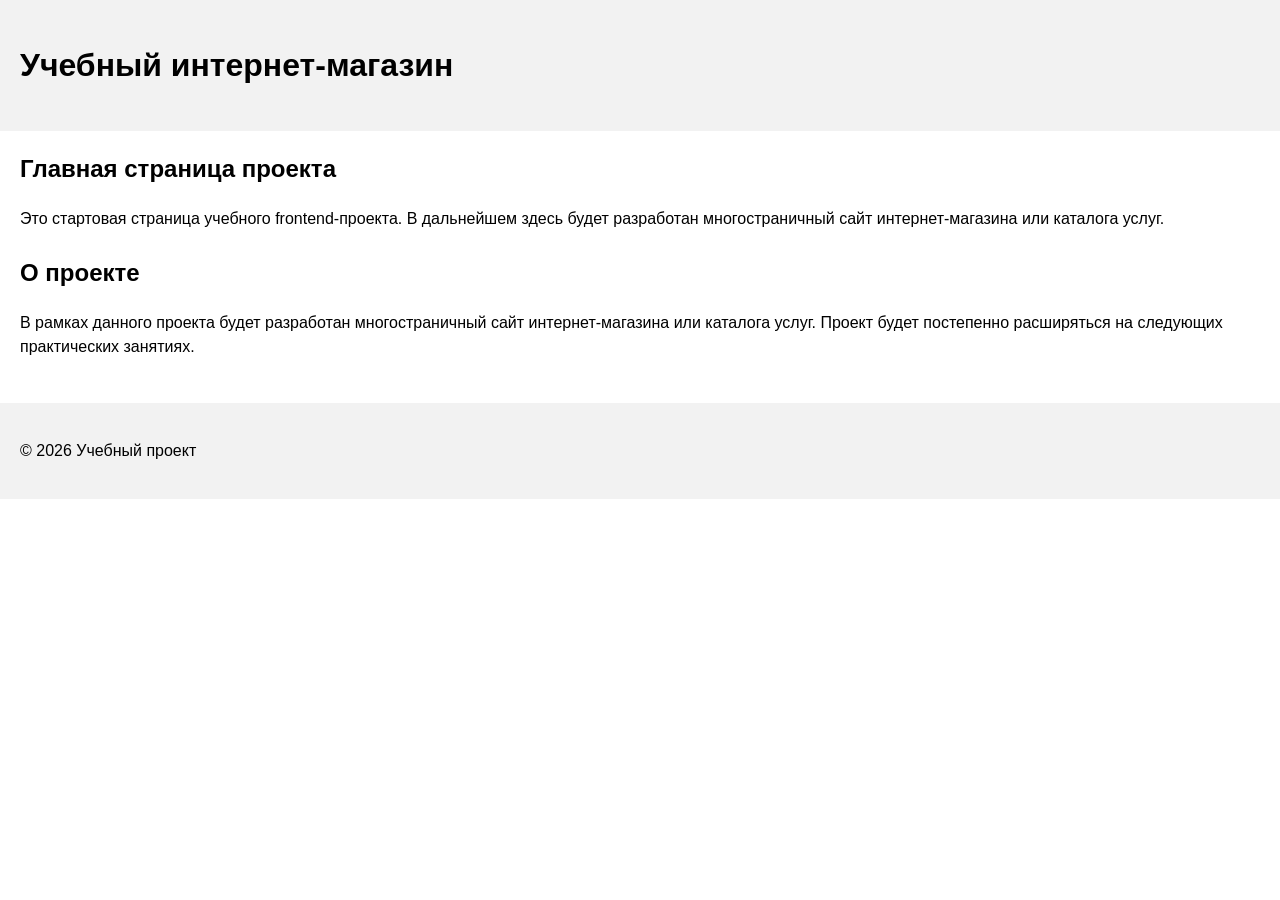
==== index.html @ d195fd0a "feat: add project description section" ====
<!DOCTYPE html>
<html lang="ru">
<head>
  <meta charset="UTF-8">
  <meta name="viewport" content="width=device-width, initial-scale=1.0">
  <title>Каталог товаров</title>
  <link rel="stylesheet" href="css/style.css">
</head>
<body>
  <header>
    <h1>Учебный интернет-магазин</h1>
  </header>

  <main>
    <section>
      <h2>Главная страница проекта</h2>
      <p>
        Это стартовая страница учебного frontend-проекта.
        В дальнейшем здесь будет разработан многостраничный сайт
        интернет-магазина или каталога услуг.
      </p>
    </section>
    <section>
      <h2>О проекте</h2>
      <p>
        В рамках данного проекта будет разработан многостраничный сайт
        интернет-магазина или каталога услуг. Проект будет постепенно
        расширяться на следующих практических занятиях.
      </p>
    </section>
  </main>

  <footer>
    <p>&copy; 2026 Учебный проект</p>
  </footer>
</body>
</html>
---- css/style.css ----
body {
  margin: 0;
  font-family: Arial, sans-serif;
  line-height: 1.5;
}

header,
main,
footer {
  padding: 20px;
}

header {
  background-color: #f2f2f2;
}

footer {
  background-color: #f2f2f2;
}


section {
  margin-bottom: 24px;
}

section h2 {
  margin-top: 0;
}
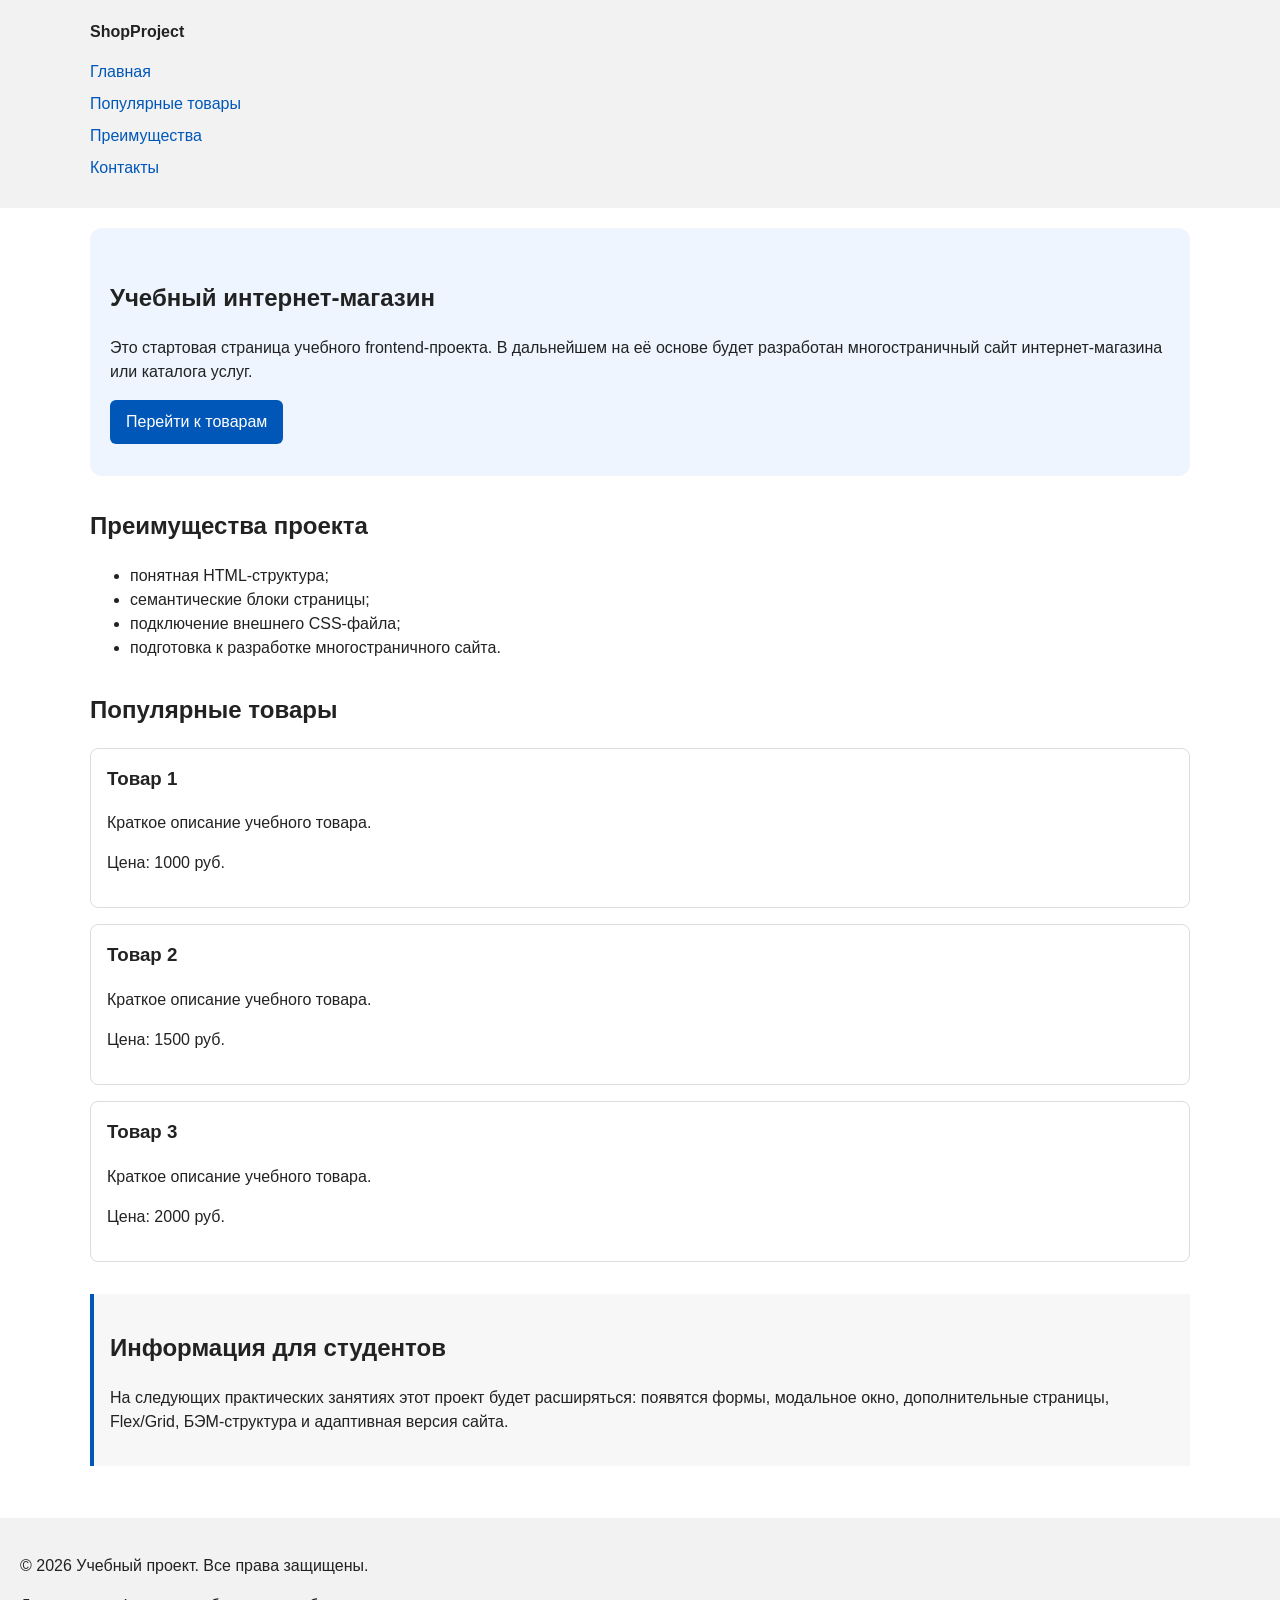
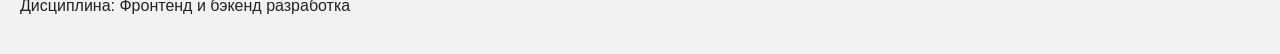
==== commit 5cca8ebe: "feat: add semantic HTML structure and base CSS styles" ====
--- a/index.html
+++ b/index.html
@@ -3,35 +3,80 @@
 <head>
   <meta charset="UTF-8">
   <meta name="viewport" content="width=device-width, initial-scale=1.0">
-  <title>Каталог товаров</title>
+  <title>Учебный интернет-магазин</title>
   <link rel="stylesheet" href="css/style.css">
 </head>
 <body>
   <header>
-    <h1>Учебный интернет-магазин</h1>
+    <div class="site-header">
+      <a class="site-logo" href="index.html">ShopProject</a>
+      <nav class="site-nav" aria-label="Основная навигация">
+        <ul class="site-nav__list">
+          <li><a href="index.html">Главная</a></li>
+          <li><a href="#popular">Популярные товары</a></li>
+          <li><a href="#advantages">Преимущества</a></li>
+          <li><a href="#contacts">Контакты</a></li>
+        </ul>
+      </nav>
+    </div>
   </header>
 
   <main>
-    <section>
-      <h2>Главная страница проекта</h2>
+    <section class="hero">
+      <h1>Учебный интернет-магазин</h1>
       <p>
         Это стартовая страница учебного frontend-проекта.
-        В дальнейшем здесь будет разработан многостраничный сайт
+        В дальнейшем на её основе будет разработан многостраничный сайт
         интернет-магазина или каталога услуг.
       </p>
+      <a class="button" href="#popular">Перейти к товарам</a>
     </section>
-    <section>
-      <h2>О проекте</h2>
+
+    <section class="section" id="advantages">
+      <h2>Преимущества проекта</h2>
+      <ul class="advantages-list">
+        <li>понятная HTML-структура;</li>
+        <li>семантические блоки страницы;</li>
+        <li>подключение внешнего CSS-файла;</li>
+        <li>подготовка к разработке многостраничного сайта.</li>
+      </ul>
+    </section>
+
+    <section class="section" id="popular">
+      <h2>Популярные товары</h2>
+
+      <article class="product-card">
+        <h3>Товар 1</h3>
+        <p>Краткое описание учебного товара.</p>
+        <p>Цена: 1000 руб.</p>
+      </article>
+
+      <article class="product-card">
+        <h3>Товар 2</h3>
+        <p>Краткое описание учебного товара.</p>
+        <p>Цена: 1500 руб.</p>
+      </article>
+
+      <article class="product-card">
+        <h3>Товар 3</h3>
+        <p>Краткое описание учебного товара.</p>
+        <p>Цена: 2000 руб.</p>
+      </article>
+    </section>
+
+    <aside class="aside-info">
+      <h2>Информация для студентов</h2>
       <p>
-        В рамках данного проекта будет разработан многостраничный сайт
-        интернет-магазина или каталога услуг. Проект будет постепенно
-        расширяться на следующих практических занятиях.
+        На следующих практических занятиях этот проект будет расширяться:
+        появятся формы, модальное окно, дополнительные страницы, Flex/Grid,
+        БЭМ-структура и адаптивная версия сайта.
       </p>
-    </section>
+    </aside>
   </main>
 
-  <footer>
-    <p>&copy; 2026 Учебный проект</p>
+  <footer id="contacts">
+    <p>&copy; 2026 Учебный проект. Все права защищены.</p>
+    <p>Дисциплина: Фронтенд и бэкенд разработка</p>
   </footer>
 </body>
-</html>
+</html>
--- a/css/style.css
+++ b/css/style.css
@@ -1,28 +1,131 @@
+/*
+  Универсальное правило для всех элементов.
+  border-box делает расчёт размеров более понятным:
+  width включает content, padding и border.
+*/
+* {
+  box-sizing: border-box;
+}
+
+/*
+  Убираем стандартный внешний отступ браузера у body.
+  Без этого вокруг страницы может появиться белая рамка.
+*/
 body {
   margin: 0;
   font-family: Arial, sans-serif;
   line-height: 1.5;
+  color: #222222;
+  background-color: #ffffff;
 }
 
+/* Внутренние отступы для основных областей страницы */
 header,
 main,
 footer {
   padding: 20px;
 }
 
+/* Шапка страницы */
 header {
   background-color: #f2f2f2;
 }
 
+/* Подвал страницы */
 footer {
   background-color: #f2f2f2;
 }
 
-
-section {
-  margin-bottom: 24px;
+/* Ограничиваем ширину содержимого шапки */
+.site-header {
+  max-width: 1100px;
+  margin: 0 auto;
 }
 
-section h2 {
+/* Текстовый логотип */
+.site-logo {
+  font-weight: bold;
+  text-decoration: none;
+  color: #222222;
+}
+
+/* Убираем стандартные отступы и маркеры списка навигации */
+.site-nav__list {
+  padding: 0;
+  margin: 16px 0 0;
+  list-style: none;
+}
+
+/* Расстояние между пунктами меню */
+.site-nav__list li {
+  margin-bottom: 8px;
+}
+
+/* Ссылки меню */
+.site-nav__list a {
+  color: #0057b8;
+  text-decoration: none;
+}
+
+/* Подчёркивание при наведении */
+.site-nav__list a:hover {
+  text-decoration: underline;
+}
+
+/* Hero-блок — первый крупный блок страницы */
+.hero {
+  max-width: 1100px;
+  margin: 0 auto 32px;
+  padding: 32px 20px;
+  background-color: #eef5ff;
+  border-radius: 12px;
+}
+
+/* Общий класс для разделов страницы */
+.section {
+  max-width: 1100px;
+  margin: 0 auto 32px;
+}
+
+/* Убираем лишний верхний отступ у заголовков разделов */
+.section h2 {
   margin-top: 0;
+}
+
+/* Карточка товара — самостоятельный блок */
+.product-card {
+  margin-bottom: 16px;
+  padding: 16px;
+  border: 1px solid #dddddd;
+  border-radius: 8px;
+  background-color: #ffffff;
+}
+
+/* Убираем лишний верхний отступ у заголовка карточки */
+.product-card h3 {
+  margin-top: 0;
+}
+
+/* Ссылка, оформленная как кнопка */
+.button {
+  display: inline-block;
+  padding: 10px 16px;
+  color: #ffffff;
+  background-color: #0057b8;
+  text-decoration: none;
+  border-radius: 6px;
+}
+
+/* Состояние наведения для кнопки */
+.button:hover {
+  background-color: #003f86;
+}
+
+/* Дополнительный информационный блок */
+.aside-info {
+  max-width: 1100px;
+  margin: 0 auto 32px;
+  padding: 16px;
+  border-left: 4px solid #0057b8;
+  background-color: #f7f7f7;
 }
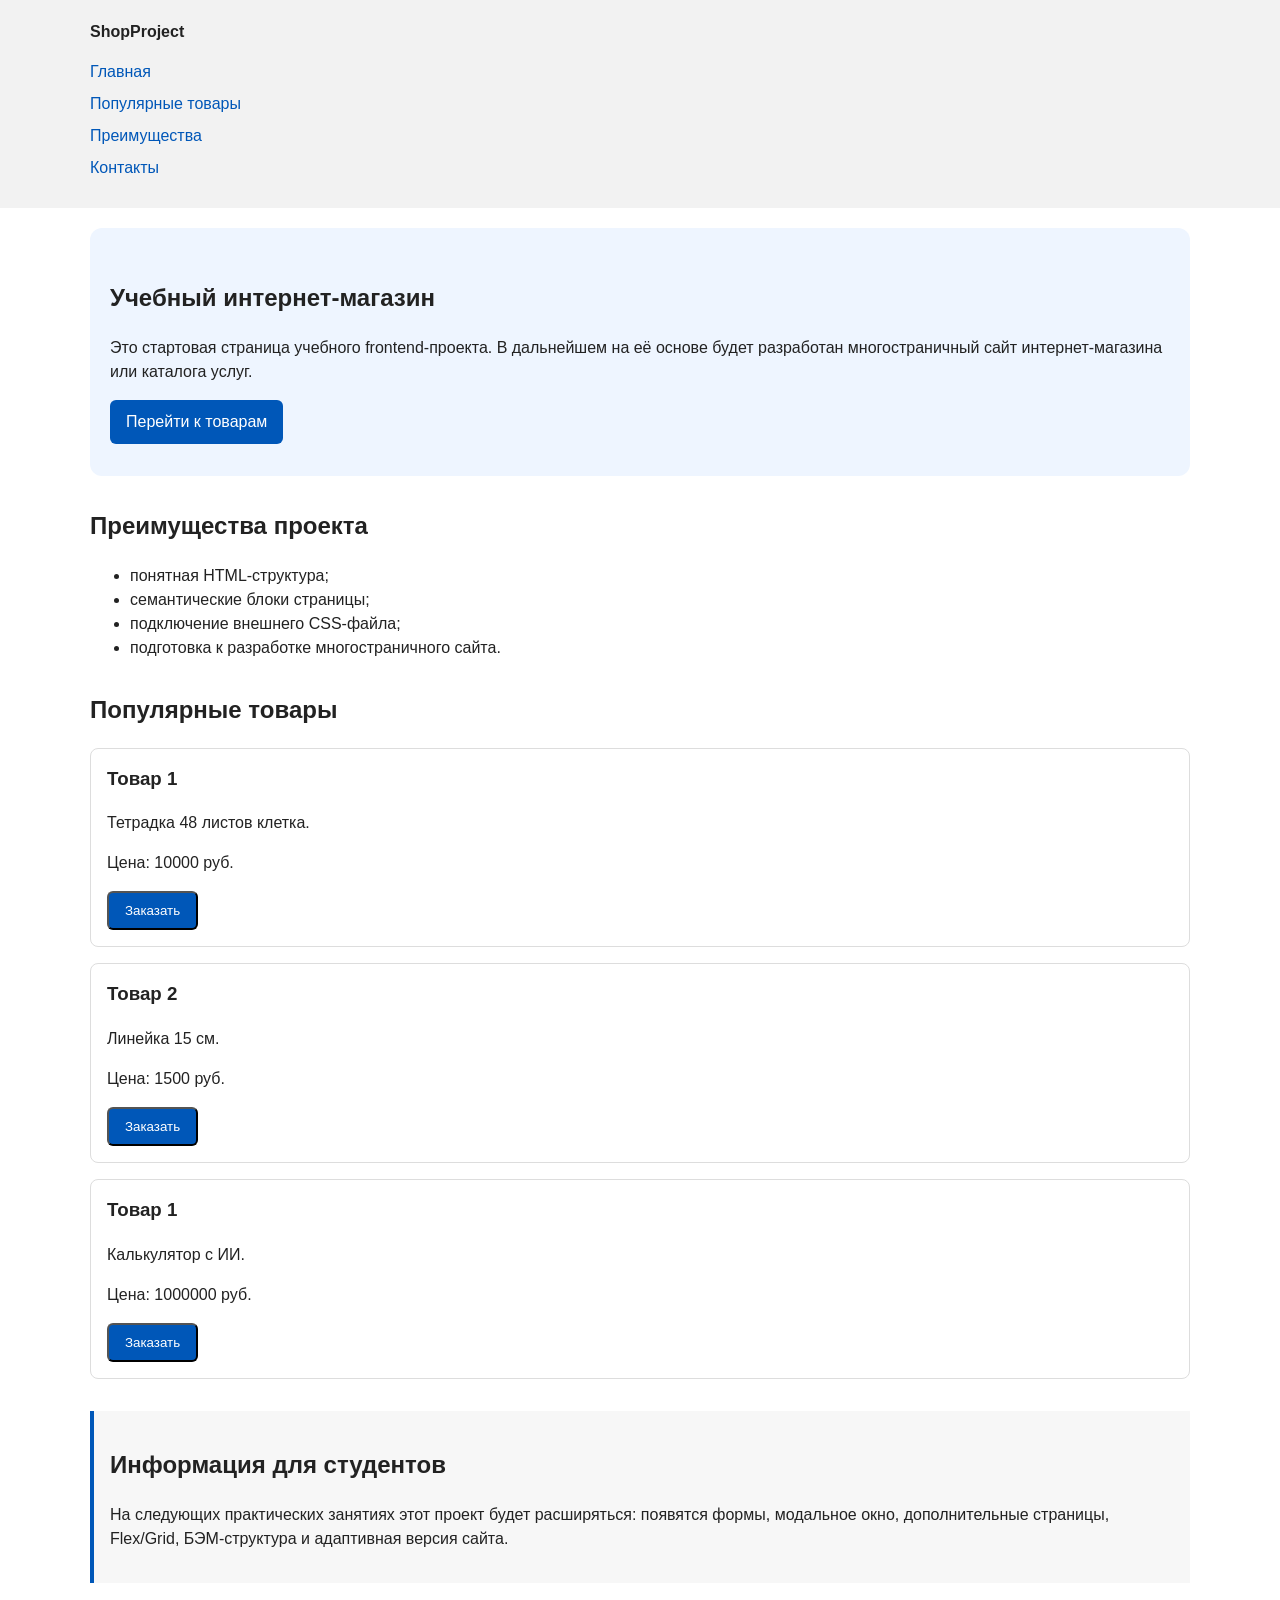
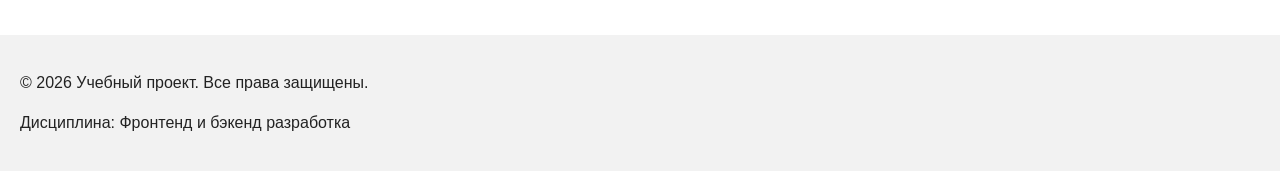
==== commit 2991e633: "feat: add order form modal and validation" ====
--- a/index.html
+++ b/index.html
@@ -5,6 +5,7 @@
   <meta name="viewport" content="width=device-width, initial-scale=1.0">
   <title>Учебный интернет-магазин</title>
   <link rel="stylesheet" href="css/style.css">
+  <script src="js/main.js" defer></script>
 </head>
 <body>
   <header>
@@ -47,20 +48,29 @@
 
       <article class="product-card">
         <h3>Товар 1</h3>
-        <p>Краткое описание учебного товара.</p>
-        <p>Цена: 1000 руб.</p>
+        <p>Тетрадка 48 листов клетка.</p>
+        <p>Цена: 10000 руб.</p>
+        <button class="button product-card__button" type="button" data-product="Товар 1">
+          Заказать
+        </button>
       </article>
 
       <article class="product-card">
         <h3>Товар 2</h3>
-        <p>Краткое описание учебного товара.</p>
+        <p>Линейка 15 см.</p>
         <p>Цена: 1500 руб.</p>
+        <button class="button product-card__button" type="button" data-product="Товар 1">
+          Заказать
+        </button>
       </article>
 
       <article class="product-card">
-        <h3>Товар 3</h3>
-        <p>Краткое описание учебного товара.</p>
-        <p>Цена: 2000 руб.</p>
+        <h3>Товар 1</h3>
+        <p>Калькулятор с ИИ.</p>
+        <p>Цена: 1000000 руб.</p>
+        <button class="button product-card__button" type="button" data-product="Товар 1">
+          Заказать
+        </button>
       </article>
     </section>
 
@@ -78,5 +88,101 @@
     <p>&copy; 2026 Учебный проект. Все права защищены.</p>
     <p>Дисциплина: Фронтенд и бэкенд разработка</p>
   </footer>
+
+  <dialog class="order-dialog" id="order-dialog" aria-labelledby="order-dialog-title">
+    <h2 id="order-dialog-title">Оформление заявки</h2>
+    <form class="order-form" id="order-form" action="#" method="post" novalidate>
+      <input id="selected-product" name="selected-product" type="hidden">
+
+      <div class="form-field">
+        <label for="order-name">Имя</label>
+        <input
+          id="order-name"
+          name="name"
+          type="text"
+          placeholder="Введите ваше имя"
+          minlength="2"
+          autocomplete="given-name"
+          required
+        >
+      </div>
+
+      <div class="form-field">
+        <label for="order-email">E-mail</label>
+        <input
+          id="order-email"
+          name="email"
+          type="email"
+          placeholder="example@mail.ru"
+          autocomplete="email"
+          required
+        >
+      </div>
+
+      <div class="form-field">
+        <label for="order-phone">Телефон</label>
+        <input
+          id="order-phone"
+          name="phone"
+          type="tel"
+          inputmode="tel"
+          placeholder="+7 (900) 000-00-00"
+          pattern="^\+7 \(\d{3}\) \d{3}-\d{2}-\d{2}$"
+          required
+        >
+        <small>Формат: +7 (900) 000-00-00</small>
+      </div>
+
+      <div class="form-field">
+        <label for="order-date">Дата связи</label>
+        <input
+          id="order-date"
+          name="date"
+          type="date"
+        >
+      </div>
+
+      <div class="form-field">
+        <label for="order-topic">Тема заявки</label>
+        <select id="order-topic" name="topic" required>
+          <option value="">Выберите тему</option>
+          <option value="product">Заказ товара</option>
+          <option value="consultation">Консультация</option>
+          <option value="delivery">Доставка</option>
+        </select>
+      </div>
+
+      <div class="form-field">
+        <label for="order-comment">Комментарий</label>
+        <textarea
+          id="order-comment"
+          name="comment"
+          rows="4"
+          placeholder="Укажите дополнительную информацию"
+        ></textarea>
+      </div>
+
+      <div class="form-field form-field--checkbox">
+        <label>
+          <input
+            id="order-agreement"
+            name="agreement"
+            type="checkbox"
+            required
+          >
+          Я согласен на обработку данных
+        </label>
+      </div>
+
+      <div class="form-actions">
+        <button type="button" id="close-order-dialog">Закрыть</button>
+        <button type="submit">Отправить заявку</button>
+      </div>
+    </form>
+  </dialog>
+
+  <p class="success-message" id="success-message" hidden>
+    Форма успешно отправлена!
+  </p>
 </body>
 </html>
--- a/css/style.css
+++ b/css/style.css
@@ -128,4 +128,107 @@
   padding: 16px;
   border-left: 4px solid #0057b8;
   background-color: #f7f7f7;
+}
+
+
+/*
+  Модальное окно.
+  Элемент dialog сам умеет открываться поверх страницы.
+*/
+.order-dialog {
+  width: min(100% - 32px, 560px);
+  padding: 24px;
+  border: none;
+  border-radius: 12px;
+}
+
+/*
+  Затемнение фона за модальным окном.
+*/
+.order-dialog::backdrop {
+  background-color: rgba(0, 0, 0, 0.5);
+}
+
+/*
+  Поле формы.
+  Каждый блок получает нижний отступ.
+*/
+.form-field {
+  margin-bottom: 16px;
+}
+
+/*
+  Подпись поля.
+*/
+.form-field label {
+  display: block;
+  margin-bottom: 6px;
+}
+
+/*
+  Основные поля формы.
+*/
+.form-field input,
+.form-field select,
+.form-field textarea {
+  width: 100%;
+  padding: 10px 12px;
+  border: 1px solid #cccccc;
+  border-radius: 6px;
+  font: inherit;
+}
+
+/*
+  Checkbox не должен занимать всю ширину.
+*/
+.form-field input[type="checkbox"] {
+  width: auto;
+}
+
+/*
+  Подсказка под полем телефона.
+*/
+.form-field small {
+  display: block;
+  margin-top: 4px;
+  color: #666666;
+}
+
+/*
+  Видимый фокус для клавиатурной навигации.
+*/
+.form-field input:focus-visible,
+.form-field select:focus-visible,
+.form-field textarea:focus-visible,
+.form-actions button:focus-visible {
+  outline: 2px solid #0057b8;
+  outline-offset: 2px;
+}
+
+/*
+  Подсветка ошибочных полей.
+  Атрибут aria-invalid будет добавляться через JavaScript.
+*/
+[aria-invalid="true"] {
+  border-color: #b00020;
+}
+
+/*
+  Кнопки формы.
+*/
+.form-actions {
+  display: flex;
+  gap: 12px;
+  margin-top: 20px;
+}
+
+/*
+  Сообщение об успешной отправке.
+*/
+.success-message {
+  max-width: 1100px;
+  margin: 24px auto;
+  padding: 16px;
+  border-left: 4px solid #168a2f;
+  background-color: #eefaf0;
 }
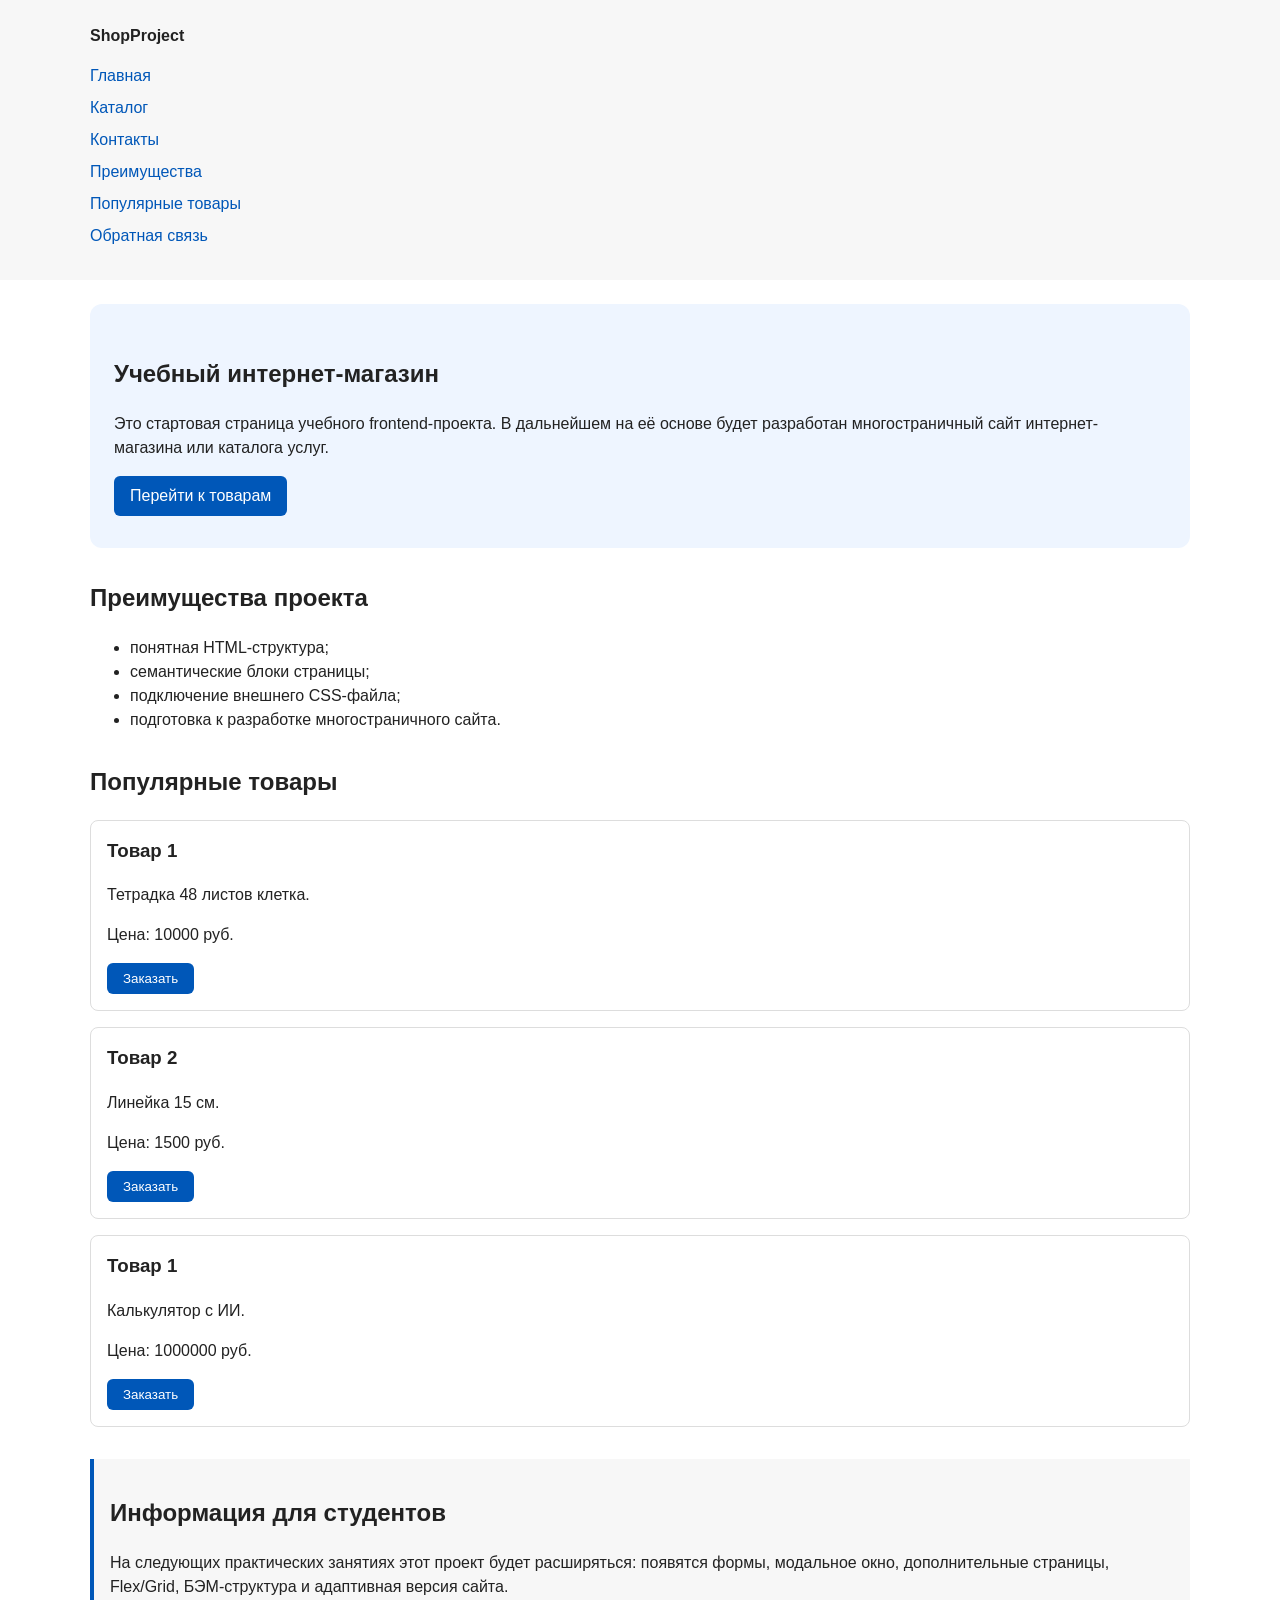
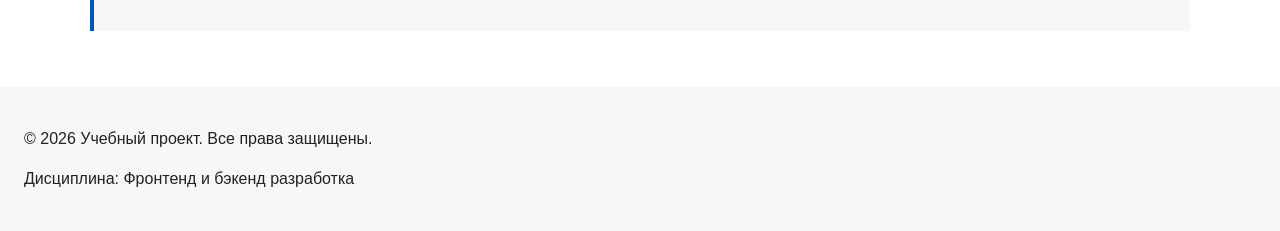
==== commit 4dce5062: "feat: add multi-page structure navigation and anchors" ====
--- a/index.html
+++ b/index.html
@@ -3,6 +3,7 @@
 <head>
   <meta charset="UTF-8">
   <meta name="viewport" content="width=device-width, initial-scale=1.0">
+  <meta name="description" content="Главная страница учебного интернет-магазина.">
   <title>Учебный интернет-магазин</title>
   <link rel="stylesheet" href="css/style.css">
   <script src="js/main.js" defer></script>
@@ -14,9 +15,11 @@
       <nav class="site-nav" aria-label="Основная навигация">
         <ul class="site-nav__list">
           <li><a href="index.html">Главная</a></li>
-          <li><a href="#popular">Популярные товары</a></li>
-          <li><a href="#advantages">Преимущества</a></li>
-          <li><a href="#contacts">Контакты</a></li>
+          <li><a href="catalog.html">Каталог</a></li>
+          <li><a href="contacts.html">Контакты</a></li>
+          <li><a href="index.html#advantages">Преимущества</a></li>
+          <li><a href="index.html#popular">Популярные товары</a></li>
+          <li><a href="index.html#contacts">Обратная связь</a></li>
         </ul>
       </nav>
     </div>
--- a/css/style.css
+++ b/css/style.css
@@ -1,44 +1,126 @@
-/*
-  Универсальное правило для всех элементов.
-  border-box делает расчёт размеров более понятным:
-  width включает content, padding и border.
-*/
+/* ===============================
+   1. Переменные проекта
+   =============================== */
+:root {
+  /* Основные цвета проекта */
+  --color-bg: #ffffff;
+  --color-text: #222222;
+  --color-muted: #666666;
+  --color-primary: #0057b8;
+  --color-primary-dark: #003f86;
+  --color-border: #dddddd;
+  --color-surface: #f7f7f7;
+  --color-surface-accent: #eef5ff;
+  --color-danger: #b00020;
+  --color-success: #168a2f;
+  --color-success-bg: #eefaf0;
+  --color-white: #ffffff;
+
+  /* Отступы */
+  --space-xs: 4px;
+  --space-sm: 8px;
+  --space-md: 16px;
+  --space-lg: 24px;
+  --space-xl: 32px;
+
+  /* Скругления */
+  --radius-sm: 6px;
+  --radius-md: 8px;
+  --radius-lg: 12px;
+
+  /* Размеры */
+  --container-width: 1100px;
+}
+
+/* ===============================
+   2. Базовые стили
+   =============================== */
+
+   html {
+  scroll-behavior: smooth;
+}
+
+:target {
+  outline: 2px dashed var(--color-primary);
+  outline-offset: 4px;
+}
+
 * {
   box-sizing: border-box;
 }
 
-/*
-  Убираем стандартный внешний отступ браузера у body.
-  Без этого вокруг страницы может появиться белая рамка.
-*/
 body {
   margin: 0;
   font-family: Arial, sans-serif;
   line-height: 1.5;
-  color: #222222;
-  background-color: #ffffff;
-}
-
-/* Внутренние отступы для основных областей страницы */
+  color: var(--color-text);
+  background-color: var(--color-bg);
+}
+
 header,
 main,
 footer {
-  padding: 20px;
-}
-
-/* Шапка страницы */
+  padding: var(--space-lg);
+}
+
 header {
-  background-color: #f2f2f2;
-}
-
-/* Подвал страницы */
+  background-color: var(--color-surface);
+}
+
 footer {
-  background-color: #f2f2f2;
-}
-
-/* Ограничиваем ширину содержимого шапки */
+  background-color: var(--color-surface);
+}
+
+/* ===============================
+   3. Общие элементы интерфейса
+   =============================== */
+a {
+  color: var(--color-primary);
+}
+
+a:hover {
+  color: var(--color-primary-dark);
+}
+
+a:focus-visible {
+  outline: 2px solid var(--color-primary);
+  outline-offset: 3px;
+}
+
+/* Ссылка, оформленная как кнопка */
+.button {
+  display: inline-block;
+  padding: var(--space-sm) var(--space-md);
+  color: var(--color-white);
+  background-color: var(--color-primary);
+  text-decoration: none;
+  border: none;
+  border-radius: var(--radius-sm);
+  cursor: pointer;
+}
+
+.button:hover {
+  color: var(--color-white);
+  background-color: var(--color-primary-dark);
+}
+
+.button:focus-visible {
+  outline: 2px solid var(--color-primary);
+  outline-offset: 3px;
+}
+
+.button:disabled {
+  opacity: 0.6;
+  cursor: not-allowed;
+}
+
+/* ===============================
+   4. Компоненты страницы
+   =============================== */
+
+/* Содержимое шапки */
 .site-header {
-  max-width: 1100px;
+  max-width: var(--container-width);
   margin: 0 auto;
 }
 
@@ -46,189 +128,166 @@
 .site-logo {
   font-weight: bold;
   text-decoration: none;
-  color: #222222;
-}
-
-/* Убираем стандартные отступы и маркеры списка навигации */
+  color: var(--color-text);
+}
+
+/* Список навигации */
 .site-nav__list {
   padding: 0;
-  margin: 16px 0 0;
+  margin: var(--space-md) 0 0;
   list-style: none;
 }
 
-/* Расстояние между пунктами меню */
 .site-nav__list li {
-  margin-bottom: 8px;
-}
-
-/* Ссылки меню */
+  margin-bottom: var(--space-sm);
+}
+
 .site-nav__list a {
-  color: #0057b8;
   text-decoration: none;
 }
 
-/* Подчёркивание при наведении */
 .site-nav__list a:hover {
   text-decoration: underline;
 }
 
 /* Hero-блок — первый крупный блок страницы */
 .hero {
-  max-width: 1100px;
-  margin: 0 auto 32px;
-  padding: 32px 20px;
-  background-color: #eef5ff;
-  border-radius: 12px;
+  max-width: var(--container-width);
+  margin: 0 auto var(--space-xl);
+  padding: var(--space-xl) var(--space-lg);
+  background-color: var(--color-surface-accent);
+  border-radius: var(--radius-lg);
 }
 
 /* Общий класс для разделов страницы */
 .section {
-  max-width: 1100px;
-  margin: 0 auto 32px;
-}
-
-/* Убираем лишний верхний отступ у заголовков разделов */
+  max-width: var(--container-width);
+  margin: 0 auto var(--space-xl);
+}
+
 .section h2 {
   margin-top: 0;
 }
 
-/* Карточка товара — самостоятельный блок */
+/* Карточка товара */
 .product-card {
-  margin-bottom: 16px;
-  padding: 16px;
-  border: 1px solid #dddddd;
-  border-radius: 8px;
-  background-color: #ffffff;
-}
-
-/* Убираем лишний верхний отступ у заголовка карточки */
+  margin-bottom: var(--space-md);
+  padding: var(--space-md);
+  border: 1px solid var(--color-border);
+  border-radius: var(--radius-md);
+  background-color: var(--color-bg);
+}
+
+.product-card:hover {
+  border-color: var(--color-primary);
+}
+
 .product-card h3 {
   margin-top: 0;
 }
 
-/* Ссылка, оформленная как кнопка */
-.button {
-  display: inline-block;
-  padding: 10px 16px;
-  color: #ffffff;
-  background-color: #0057b8;
-  text-decoration: none;
-  border-radius: 6px;
-}
-
-/* Состояние наведения для кнопки */
-.button:hover {
-  background-color: #003f86;
-}
-
 /* Дополнительный информационный блок */
 .aside-info {
-  max-width: 1100px;
-  margin: 0 auto 32px;
-  padding: 16px;
-  border-left: 4px solid #0057b8;
-  background-color: #f7f7f7;
-}
-
-
-/*
-  Модальное окно.
-  Элемент dialog сам умеет открываться поверх страницы.
-*/
+  max-width: var(--container-width);
+  margin: 0 auto var(--space-xl);
+  padding: var(--space-md);
+  border-left: 4px solid var(--color-primary);
+  background-color: var(--color-surface);
+}
+
+/* Хлебные крошки */
+.breadcrumbs {
+  max-width: var(--container-width);
+  margin: 0 auto var(--space-md);
+  font-size: 14px;
+  color: var(--color-muted);
+}
+
+.breadcrumbs a {
+  color: var(--color-primary);
+}
+
+.breadcrumbs span::before {
+  content: " / ";
+  color: var(--color-muted);
+}
+
+/* ===============================
+   5. Форма и модальное окно
+   =============================== */
 .order-dialog {
   width: min(100% - 32px, 560px);
-  padding: 24px;
+  padding: var(--space-lg);
   border: none;
-  border-radius: 12px;
-}
-
-/*
-  Затемнение фона за модальным окном.
-*/
+  border-radius: var(--radius-lg);
+}
+
 .order-dialog::backdrop {
   background-color: rgba(0, 0, 0, 0.5);
 }
 
-/*
-  Поле формы.
-  Каждый блок получает нижний отступ.
-*/
 .form-field {
-  margin-bottom: 16px;
-}
-
-/*
-  Подпись поля.
-*/
+  margin-bottom: var(--space-md);
+}
+
 .form-field label {
   display: block;
-  margin-bottom: 6px;
-}
-
-/*
-  Основные поля формы.
-*/
+  margin-bottom: var(--space-xs);
+}
+
 .form-field input,
 .form-field select,
 .form-field textarea {
   width: 100%;
   padding: 10px 12px;
-  border: 1px solid #cccccc;
-  border-radius: 6px;
+  border: 1px solid var(--color-border);
+  border-radius: var(--radius-sm);
   font: inherit;
 }
 
-/*
-  Checkbox не должен занимать всю ширину.
-*/
 .form-field input[type="checkbox"] {
   width: auto;
 }
 
-/*
-  Подсказка под полем телефона.
-*/
 .form-field small {
   display: block;
-  margin-top: 4px;
-  color: #666666;
-}
-
-/*
-  Видимый фокус для клавиатурной навигации.
-*/
+  margin-top: var(--space-xs);
+  color: var(--color-muted);
+}
+
+/* Состояния полей формы */
+.form-field input:hover,
+.form-field select:hover,
+.form-field textarea:hover {
+  border-color: var(--color-primary);
+}
+
 .form-field input:focus-visible,
 .form-field select:focus-visible,
 .form-field textarea:focus-visible,
 .form-actions button:focus-visible {
-  outline: 2px solid #0057b8;
-  outline-offset: 2px;
-}
-
-/*
-  Подсветка ошибочных полей.
-  Атрибут aria-invalid будет добавляться через JavaScript.
-*/
+  outline: 2px solid var(--color-primary);
+  outline-offset: 3px;
+}
+
+/* Подсветка ошибочных полей.
+   Атрибут aria-invalid добавляется из js/main.js */
 [aria-invalid="true"] {
-  border-color: #b00020;
-}
-
-/*
-  Кнопки формы.
-*/
+  border-color: var(--color-danger);
+}
+
+/* Кнопки формы */
 .form-actions {
   display: flex;
-  gap: 12px;
-  margin-top: 20px;
-}
-
-/*
-  Сообщение об успешной отправке.
-*/
+  gap: var(--space-md);
+  margin-top: var(--space-lg);
+}
+
+/* Сообщение об успешной отправке */
 .success-message {
-  max-width: 1100px;
-  margin: 24px auto;
-  padding: 16px;
-  border-left: 4px solid #168a2f;
-  background-color: #eefaf0;
+  max-width: var(--container-width);
+  margin: var(--space-lg) auto;
+  padding: var(--space-md);
+  border-left: 4px solid var(--color-success);
+  background-color: var(--color-success-bg);
 }
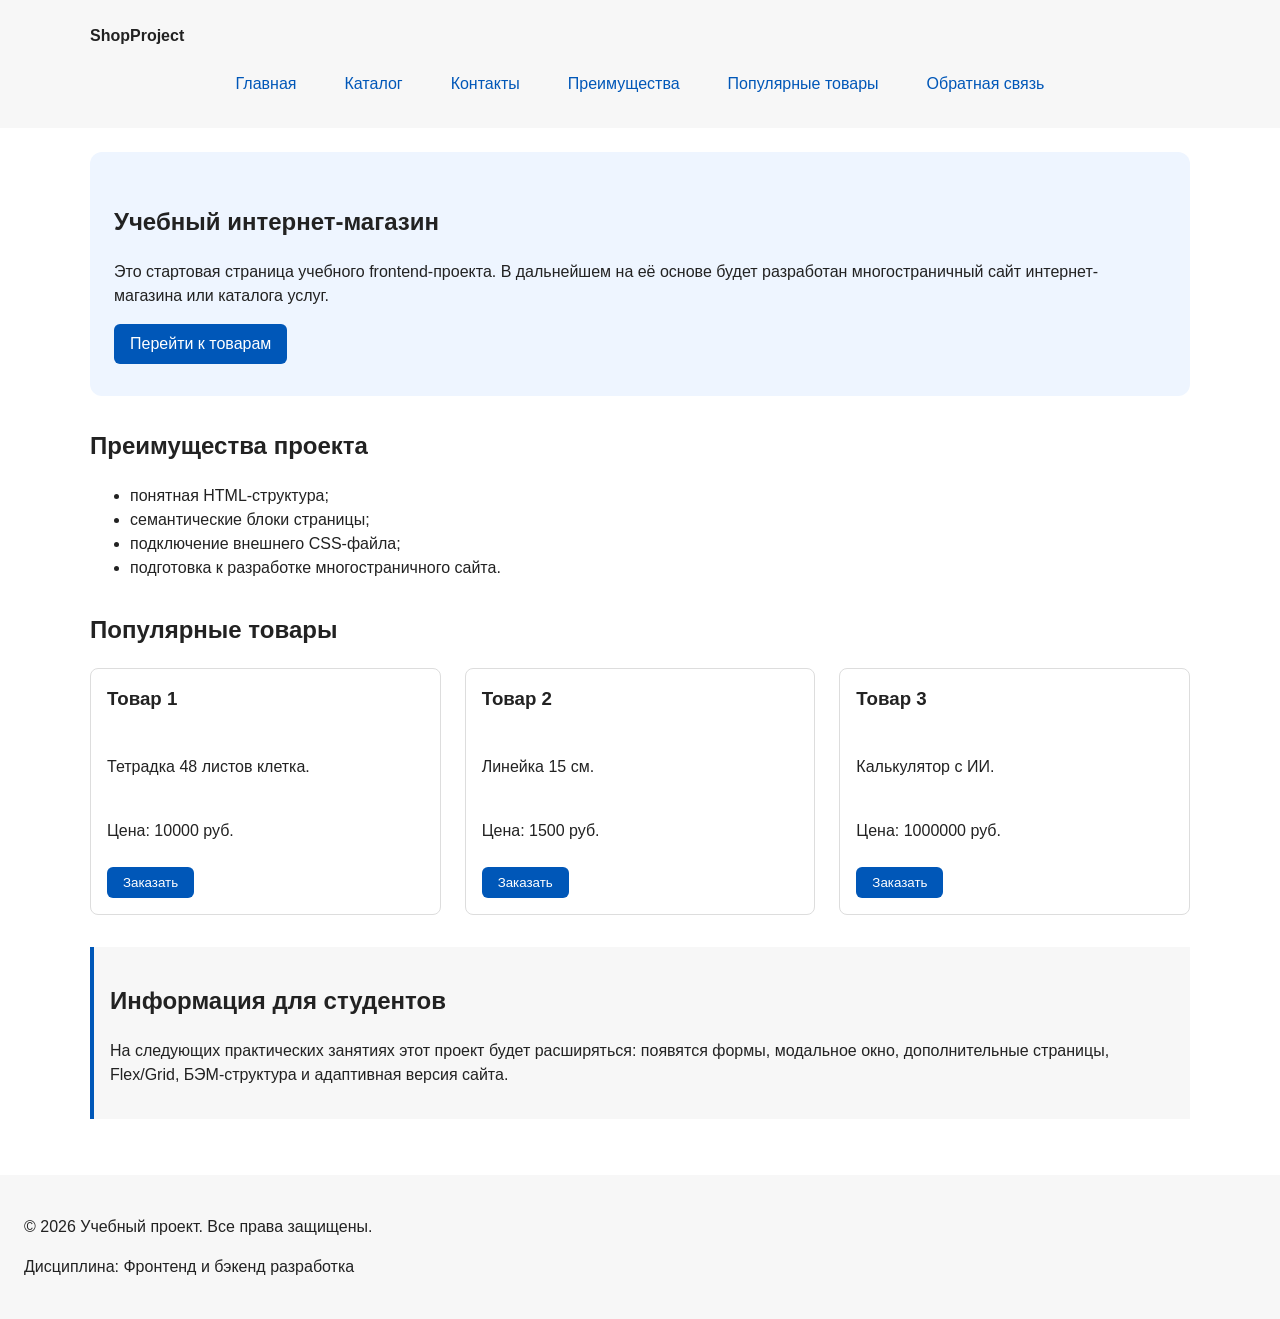
==== commit 30ef1b6d: "feat: add flex navigation and grid catalog layout" ====
--- a/index.html
+++ b/index.html
@@ -48,33 +48,34 @@
 
     <section class="section" id="popular">
       <h2>Популярные товары</h2>
+      <div class="products-grid">
+        <article class="product-card">
+          <h3>Товар 1</h3>
+          <p>Тетрадка 48 листов клетка.</p>
+          <p>Цена: 10000 руб.</p>
+          <button class="button product-card__button" type="button" data-product="Товар 1">
+            Заказать
+          </button>
+        </article>
 
-      <article class="product-card">
-        <h3>Товар 1</h3>
-        <p>Тетрадка 48 листов клетка.</p>
-        <p>Цена: 10000 руб.</p>
-        <button class="button product-card__button" type="button" data-product="Товар 1">
-          Заказать
-        </button>
-      </article>
+        <article class="product-card">
+          <h3>Товар 2</h3>
+          <p>Линейка 15 см.</p>
+          <p>Цена: 1500 руб.</p>
+          <button class="button product-card__button" type="button" data-product="Товар 1">
+            Заказать
+          </button>
+        </article>
 
-      <article class="product-card">
-        <h3>Товар 2</h3>
-        <p>Линейка 15 см.</p>
-        <p>Цена: 1500 руб.</p>
-        <button class="button product-card__button" type="button" data-product="Товар 1">
-          Заказать
-        </button>
-      </article>
-
-      <article class="product-card">
-        <h3>Товар 1</h3>
-        <p>Калькулятор с ИИ.</p>
-        <p>Цена: 1000000 руб.</p>
-        <button class="button product-card__button" type="button" data-product="Товар 1">
-          Заказать
-        </button>
-      </article>
+        <article class="product-card">
+          <h3>Товар 3</h3>
+          <p>Калькулятор с ИИ.</p>
+          <p>Цена: 1000000 руб.</p>
+          <button class="button product-card__button" type="button" data-product="Товар 1">
+            Заказать
+          </button>
+        </article>
+      </div>
     </section>
 
     <aside class="aside-info">
--- a/css/style.css
+++ b/css/style.css
@@ -133,21 +133,27 @@
 
 /* Список навигации */
 .site-nav__list {
+  display: flex;
+  flex-wrap: wrap;
+  justify-content: center;
+  align-items: center;
+  gap: var(--space-md);
   padding: 0;
   margin: var(--space-md) 0 0;
   list-style: none;
 }
 
-.site-nav__list li {
-  margin-bottom: var(--space-sm);
-}
-
 .site-nav__list a {
+  display: inline-block;
+  padding: var(--space-sm) var(--space-md);
+  color: var(--color-primary);
   text-decoration: none;
+  border-radius: var(--radius-sm);
 }
 
 .site-nav__list a:hover {
-  text-decoration: underline;
+  color: var(--color-white);
+  background-color: var(--color-primary);
 }
 
 /* Hero-блок — первый крупный блок страницы */
@@ -169,13 +175,28 @@
   margin-top: 0;
 }
 
+/* Сетка карточек товаров */
+.products-grid {
+  display: grid;
+  grid-template-columns: repeat(3, 1fr);
+  gap: var(--space-lg);
+}
+
 /* Карточка товара */
 .product-card {
-  margin-bottom: var(--space-md);
+  display: flex;
+  flex-direction: column;
+  gap: var(--space-sm);
+  margin-bottom: 0;
   padding: var(--space-md);
   border: 1px solid var(--color-border);
   border-radius: var(--radius-md);
   background-color: var(--color-bg);
+}
+
+.product-card .button {
+  margin-top: auto;
+  align-self: flex-start;
 }
 
 .product-card:hover {
@@ -212,6 +233,57 @@
   color: var(--color-muted);
 }
 
+/* Раскладка страницы каталога: фильтры слева, товары справа */
+.catalog-layout {
+  max-width: var(--container-width);
+  margin: 0 auto var(--space-xl);
+  display: grid;
+  grid-template-columns: 260px 1fr;
+  grid-template-areas: "filters products";
+  gap: var(--space-lg);
+}
+
+.catalog-filters {
+  grid-area: filters;
+  padding: var(--space-md);
+  border: 1px solid var(--color-border);
+  border-radius: var(--radius-md);
+  background-color: var(--color-surface);
+}
+
+.catalog-products {
+  grid-area: products;
+}
+
+/* Форма фильтров */
+.filters-form {
+  display: grid;
+  gap: var(--space-md);
+}
+
+.filters-form fieldset {
+  margin: 0;
+  padding: var(--space-md);
+  border: 1px solid var(--color-border);
+  border-radius: var(--radius-sm);
+}
+
+.filters-form legend {
+  font-weight: 700;
+}
+
+.filters-form label {
+  display: block;
+  margin-bottom: var(--space-sm);
+}
+
+.filters-form input[type="number"] {
+  width: 100%;
+  padding: 8px 10px;
+  border: 1px solid var(--color-border);
+  border-radius: var(--radius-sm);
+  font: inherit;
+}
 /* ===============================
    5. Форма и модальное окно
    =============================== */
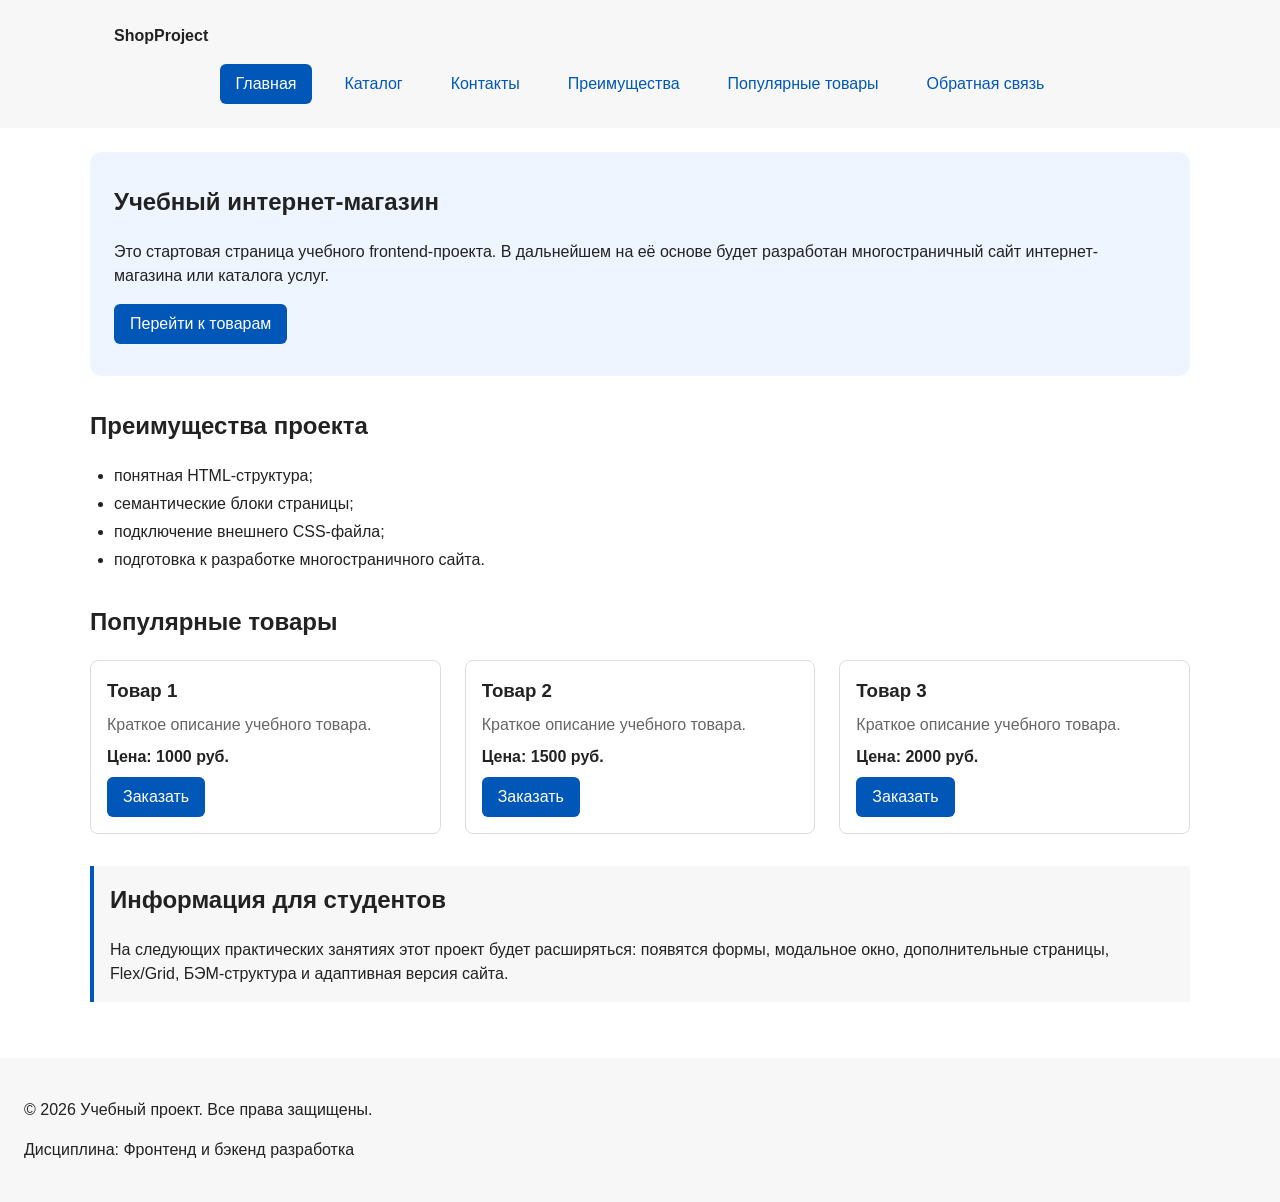
==== commit 7b06026f: "refactor: apply BEM naming to CSS classes" ====
--- a/index.html
+++ b/index.html
@@ -9,17 +9,29 @@
   <script src="js/main.js" defer></script>
 </head>
 <body>
-  <header>
-    <div class="site-header">
-      <a class="site-logo" href="index.html">ShopProject</a>
+  <header class="site-header">
+    <div class="site-header__inner">
+      <a class="site-header__logo" href="index.html">ShopProject</a>
       <nav class="site-nav" aria-label="Основная навигация">
         <ul class="site-nav__list">
-          <li><a href="index.html">Главная</a></li>
-          <li><a href="catalog.html">Каталог</a></li>
-          <li><a href="contacts.html">Контакты</a></li>
-          <li><a href="index.html#advantages">Преимущества</a></li>
-          <li><a href="index.html#popular">Популярные товары</a></li>
-          <li><a href="index.html#contacts">Обратная связь</a></li>
+          <li class="site-nav__item">
+            <a class="site-nav__link site-nav__link--active" href="index.html">Главная</a>
+          </li>
+          <li class="site-nav__item">
+            <a class="site-nav__link" href="catalog.html">Каталог</a>
+          </li>
+          <li class="site-nav__item">
+            <a class="site-nav__link" href="contacts.html">Контакты</a>
+          </li>
+          <li class="site-nav__item">
+            <a class="site-nav__link" href="index.html#advantages">Преимущества</a>
+          </li>
+          <li class="site-nav__item">
+            <a class="site-nav__link" href="index.html#popular">Популярные товары</a>
+          </li>
+          <li class="site-nav__item">
+            <a class="site-nav__link" href="index.html#contacts">Обратная связь</a>
+          </li>
         </ul>
       </nav>
     </div>
@@ -27,60 +39,62 @@
 
   <main>
     <section class="hero">
-      <h1>Учебный интернет-магазин</h1>
-      <p>
+      <h1 class="hero__title">Учебный интернет-магазин</h1>
+      <p class="hero__text">
         Это стартовая страница учебного frontend-проекта.
         В дальнейшем на её основе будет разработан многостраничный сайт
         интернет-магазина или каталога услуг.
       </p>
-      <a class="button" href="#popular">Перейти к товарам</a>
+      <a class="button button--primary hero__button" href="#popular">Перейти к товарам</a>
     </section>
 
     <section class="section" id="advantages">
-      <h2>Преимущества проекта</h2>
+      <h2 class="section__title">Преимущества проекта</h2>
       <ul class="advantages-list">
-        <li>понятная HTML-структура;</li>
-        <li>семантические блоки страницы;</li>
-        <li>подключение внешнего CSS-файла;</li>
-        <li>подготовка к разработке многостраничного сайта.</li>
+        <li class="advantages-list__item">понятная HTML-структура;</li>
+        <li class="advantages-list__item">семантические блоки страницы;</li>
+        <li class="advantages-list__item">подключение внешнего CSS-файла;</li>
+        <li class="advantages-list__item">подготовка к разработке многостраничного сайта.</li>
       </ul>
     </section>
 
     <section class="section" id="popular">
-      <h2>Популярные товары</h2>
+      <h2 class="section__title">Популярные товары</h2>
       <div class="products-grid">
+
         <article class="product-card">
-          <h3>Товар 1</h3>
-          <p>Тетрадка 48 листов клетка.</p>
-          <p>Цена: 10000 руб.</p>
-          <button class="button product-card__button" type="button" data-product="Товар 1">
+          <h3 class="product-card__title">Товар 1</h3>
+          <p class="product-card__description">Краткое описание учебного товара.</p>
+          <p class="product-card__price">Цена: 1000 руб.</p>
+          <button class="button button--primary product-card__button" type="button" data-product="Товар 1">
             Заказать
           </button>
         </article>
 
         <article class="product-card">
-          <h3>Товар 2</h3>
-          <p>Линейка 15 см.</p>
-          <p>Цена: 1500 руб.</p>
-          <button class="button product-card__button" type="button" data-product="Товар 1">
+          <h3 class="product-card__title">Товар 2</h3>
+          <p class="product-card__description">Краткое описание учебного товара.</p>
+          <p class="product-card__price">Цена: 1500 руб.</p>
+          <button class="button button--primary product-card__button" type="button" data-product="Товар 2">
             Заказать
           </button>
         </article>
 
         <article class="product-card">
-          <h3>Товар 3</h3>
-          <p>Калькулятор с ИИ.</p>
-          <p>Цена: 1000000 руб.</p>
-          <button class="button product-card__button" type="button" data-product="Товар 1">
+          <h3 class="product-card__title">Товар 3</h3>
+          <p class="product-card__description">Краткое описание учебного товара.</p>
+          <p class="product-card__price">Цена: 2000 руб.</p>
+          <button class="button button--primary product-card__button" type="button" data-product="Товар 3">
             Заказать
           </button>
         </article>
+
       </div>
     </section>
 
     <aside class="aside-info">
-      <h2>Информация для студентов</h2>
-      <p>
+      <h2 class="aside-info__title">Информация для студентов</h2>
+      <p class="aside-info__text">
         На следующих практических занятиях этот проект будет расширяться:
         появятся формы, модальное окно, дополнительные страницы, Flex/Grid,
         БЭМ-структура и адаптивная версия сайта.
@@ -88,19 +102,20 @@
     </aside>
   </main>
 
-  <footer id="contacts">
+  <footer class="site-footer" id="contacts">
     <p>&copy; 2026 Учебный проект. Все права защищены.</p>
     <p>Дисциплина: Фронтенд и бэкенд разработка</p>
   </footer>
 
   <dialog class="order-dialog" id="order-dialog" aria-labelledby="order-dialog-title">
-    <h2 id="order-dialog-title">Оформление заявки</h2>
+    <h2 class="order-dialog__title" id="order-dialog-title">Оформление заявки</h2>
     <form class="order-form" id="order-form" action="#" method="post" novalidate>
       <input id="selected-product" name="selected-product" type="hidden">
 
-      <div class="form-field">
-        <label for="order-name">Имя</label>
-        <input
+      <div class="order-form__field">
+        <label class="order-form__label" for="order-name">Имя</label>
+        <input
+          class="order-form__input"
           id="order-name"
           name="name"
           type="text"
@@ -111,9 +126,10 @@
         >
       </div>
 
-      <div class="form-field">
-        <label for="order-email">E-mail</label>
-        <input
+      <div class="order-form__field">
+        <label class="order-form__label" for="order-email">E-mail</label>
+        <input
+          class="order-form__input"
           id="order-email"
           name="email"
           type="email"
@@ -123,9 +139,10 @@
         >
       </div>
 
-      <div class="form-field">
-        <label for="order-phone">Телефон</label>
-        <input
+      <div class="order-form__field">
+        <label class="order-form__label" for="order-phone">Телефон</label>
+        <input
+          class="order-form__input"
           id="order-phone"
           name="phone"
           type="tel"
@@ -134,21 +151,22 @@
           pattern="^\+7 \(\d{3}\) \d{3}-\d{2}-\d{2}$"
           required
         >
-        <small>Формат: +7 (900) 000-00-00</small>
-      </div>
-
-      <div class="form-field">
-        <label for="order-date">Дата связи</label>
-        <input
+        <small class="order-form__hint">Формат: +7 (900) 000-00-00</small>
+      </div>
+
+      <div class="order-form__field">
+        <label class="order-form__label" for="order-date">Дата связи</label>
+        <input
+          class="order-form__input"
           id="order-date"
           name="date"
           type="date"
         >
       </div>
 
-      <div class="form-field">
-        <label for="order-topic">Тема заявки</label>
-        <select id="order-topic" name="topic" required>
+      <div class="order-form__field">
+        <label class="order-form__label" for="order-topic">Тема заявки</label>
+        <select class="order-form__select" id="order-topic" name="topic" required>
           <option value="">Выберите тему</option>
           <option value="product">Заказ товара</option>
           <option value="consultation">Консультация</option>
@@ -156,9 +174,10 @@
         </select>
       </div>
 
-      <div class="form-field">
-        <label for="order-comment">Комментарий</label>
+      <div class="order-form__field">
+        <label class="order-form__label" for="order-comment">Комментарий</label>
         <textarea
+          class="order-form__textarea"
           id="order-comment"
           name="comment"
           rows="4"
@@ -166,9 +185,10 @@
         ></textarea>
       </div>
 
-      <div class="form-field form-field--checkbox">
-        <label>
+      <div class="order-form__field order-form__field--checkbox">
+        <label class="order-form__label">
           <input
+            class="order-form__checkbox"
             id="order-agreement"
             name="agreement"
             type="checkbox"
@@ -178,9 +198,9 @@
         </label>
       </div>
 
-      <div class="form-actions">
-        <button type="button" id="close-order-dialog">Закрыть</button>
-        <button type="submit">Отправить заявку</button>
+      <div class="order-form__actions">
+        <button class="button button--secondary" type="button" id="close-order-dialog">Закрыть</button>
+        <button class="button button--primary" type="submit">Отправить заявку</button>
       </div>
     </form>
   </dialog>
--- a/css/style.css
+++ b/css/style.css
@@ -35,8 +35,7 @@
 /* ===============================
    2. Базовые стили
    =============================== */
-
-   html {
+html {
   scroll-behavior: smooth;
 }
 
@@ -57,23 +56,10 @@
   background-color: var(--color-bg);
 }
 
-header,
-main,
-footer {
+main {
   padding: var(--space-lg);
 }
 
-header {
-  background-color: var(--color-surface);
-}
-
-footer {
-  background-color: var(--color-surface);
-}
-
-/* ===============================
-   3. Общие элементы интерфейса
-   =============================== */
 a {
   color: var(--color-primary);
 }
@@ -87,21 +73,38 @@
   outline-offset: 3px;
 }
 
-/* Ссылка, оформленная как кнопка */
+/* ===============================
+   3. Блок button
+   =============================== */
 .button {
   display: inline-block;
   padding: var(--space-sm) var(--space-md);
+  border: none;
+  border-radius: var(--radius-sm);
+  font: inherit;
+  text-decoration: none;
+  cursor: pointer;
+}
+
+.button--primary {
   color: var(--color-white);
   background-color: var(--color-primary);
-  text-decoration: none;
-  border: none;
-  border-radius: var(--radius-sm);
-  cursor: pointer;
-}
-
-.button:hover {
+}
+
+.button--primary:hover {
   color: var(--color-white);
   background-color: var(--color-primary-dark);
+}
+
+.button--secondary {
+  color: var(--color-primary);
+  background-color: transparent;
+  border: 1px solid var(--color-primary);
+}
+
+.button--secondary:hover {
+  color: var(--color-white);
+  background-color: var(--color-primary);
 }
 
 .button:focus-visible {
@@ -109,29 +112,34 @@
   outline-offset: 3px;
 }
 
-.button:disabled {
+.button:disabled,
+.button--disabled {
   opacity: 0.6;
   cursor: not-allowed;
 }
 
 /* ===============================
-   4. Компоненты страницы
-   =============================== */
-
-/* Содержимое шапки */
+   4. Блок site-header
+   =============================== */
 .site-header {
+  background-color: var(--color-surface);
+}
+
+.site-header__inner {
   max-width: var(--container-width);
   margin: 0 auto;
-}
-
-/* Текстовый логотип */
-.site-logo {
-  font-weight: bold;
+  padding: var(--space-lg);
+}
+
+.site-header__logo {
+  font-weight: 700;
+  color: var(--color-text);
   text-decoration: none;
-  color: var(--color-text);
-}
-
-/* Список навигации */
+}
+
+/* ===============================
+   5. Блок site-nav
+   =============================== */
 .site-nav__list {
   display: flex;
   flex-wrap: wrap;
@@ -143,7 +151,7 @@
   list-style: none;
 }
 
-.site-nav__list a {
+.site-nav__link {
   display: inline-block;
   padding: var(--space-sm) var(--space-md);
   color: var(--color-primary);
@@ -151,12 +159,43 @@
   border-radius: var(--radius-sm);
 }
 
-.site-nav__list a:hover {
+.site-nav__link:hover {
   color: var(--color-white);
   background-color: var(--color-primary);
 }
 
-/* Hero-блок — первый крупный блок страницы */
+.site-nav__link:focus-visible {
+  outline: 2px solid var(--color-primary);
+  outline-offset: 3px;
+}
+
+.site-nav__link--active {
+  color: var(--color-white);
+  background-color: var(--color-primary);
+}
+
+/* ===============================
+   6. Блок breadcrumbs
+   =============================== */
+.breadcrumbs {
+  max-width: var(--container-width);
+  margin: 0 auto var(--space-md);
+  font-size: 14px;
+  color: var(--color-muted);
+}
+
+.breadcrumbs__link {
+  color: var(--color-primary);
+}
+
+.breadcrumbs__current::before {
+  content: " / ";
+  color: var(--color-muted);
+}
+
+/* ===============================
+   7. Блок hero
+   =============================== */
 .hero {
   max-width: var(--container-width);
   margin: 0 auto var(--space-xl);
@@ -165,49 +204,109 @@
   border-radius: var(--radius-lg);
 }
 
-/* Общий класс для разделов страницы */
+.hero__title {
+  margin-top: 0;
+}
+
+.hero__text {
+  color: var(--color-text);
+}
+
+/* ===============================
+   8. Блок section
+   =============================== */
 .section {
   max-width: var(--container-width);
   margin: 0 auto var(--space-xl);
 }
 
-.section h2 {
+.section__title {
   margin-top: 0;
 }
 
-/* Сетка карточек товаров */
+/* ===============================
+   9. Блок advantages-list
+   =============================== */
+.advantages-list {
+  padding-left: var(--space-lg);
+}
+
+.advantages-list__item {
+  margin-bottom: var(--space-xs);
+}
+
+/* ===============================
+   10. Блок contacts-list
+   =============================== */
+.contacts-list {
+  padding-left: var(--space-lg);
+}
+
+.contacts-list__item {
+  margin-bottom: var(--space-xs);
+}
+
+/* ===============================
+   11. Блок products-grid
+   =============================== */
 .products-grid {
   display: grid;
   grid-template-columns: repeat(3, 1fr);
   gap: var(--space-lg);
 }
 
-/* Карточка товара */
+/* ===============================
+   12. Блок product-card
+   =============================== */
 .product-card {
   display: flex;
   flex-direction: column;
   gap: var(--space-sm);
-  margin-bottom: 0;
   padding: var(--space-md);
   border: 1px solid var(--color-border);
   border-radius: var(--radius-md);
   background-color: var(--color-bg);
 }
 
-.product-card .button {
+.product-card:hover {
+  border-color: var(--color-primary);
+}
+
+.product-card--featured {
+  border-color: var(--color-primary);
+}
+
+.product-card--discount {
+  border-color: var(--color-danger);
+}
+
+.product-card__title {
+  margin: 0;
+  color: var(--color-text);
+}
+
+.product-card__description {
+  margin: 0;
+  color: var(--color-muted);
+}
+
+.product-card__price {
+  margin: 0;
+  font-weight: 700;
+}
+
+.product-card--discount .product-card__price {
+  color: var(--color-danger);
+}
+
+.product-card__button {
   margin-top: auto;
   align-self: flex-start;
 }
 
-.product-card:hover {
-  border-color: var(--color-primary);
-}
-
-.product-card h3 {
-  margin-top: 0;
-}
-
-/* Дополнительный информационный блок */
+/* ===============================
+   13. Блок aside-info
+   =============================== */
 .aside-info {
   max-width: var(--container-width);
   margin: 0 auto var(--space-xl);
@@ -216,24 +315,17 @@
   background-color: var(--color-surface);
 }
 
-/* Хлебные крошки */
-.breadcrumbs {
-  max-width: var(--container-width);
-  margin: 0 auto var(--space-md);
-  font-size: 14px;
-  color: var(--color-muted);
-}
-
-.breadcrumbs a {
-  color: var(--color-primary);
-}
-
-.breadcrumbs span::before {
-  content: " / ";
-  color: var(--color-muted);
-}
-
-/* Раскладка страницы каталога: фильтры слева, товары справа */
+.aside-info__title {
+  margin-top: 0;
+}
+
+.aside-info__text {
+  margin-bottom: 0;
+}
+
+/* ===============================
+   14. Блок catalog-layout
+   =============================== */
 .catalog-layout {
   max-width: var(--container-width);
   margin: 0 auto var(--space-xl);
@@ -251,41 +343,48 @@
   background-color: var(--color-surface);
 }
 
+.catalog-filters__title {
+  margin-top: 0;
+}
+
 .catalog-products {
   grid-area: products;
 }
 
-/* Форма фильтров */
+/* ===============================
+   15. Блок filters-form
+   =============================== */
 .filters-form {
   display: grid;
   gap: var(--space-md);
 }
 
-.filters-form fieldset {
+.filters-form__group {
   margin: 0;
   padding: var(--space-md);
   border: 1px solid var(--color-border);
   border-radius: var(--radius-sm);
 }
 
-.filters-form legend {
+.filters-form__legend {
   font-weight: 700;
 }
 
-.filters-form label {
+.filters-form__label {
   display: block;
   margin-bottom: var(--space-sm);
 }
 
-.filters-form input[type="number"] {
+.filters-form__input {
   width: 100%;
   padding: 8px 10px;
   border: 1px solid var(--color-border);
   border-radius: var(--radius-sm);
   font: inherit;
 }
-/* ===============================
-   5. Форма и модальное окно
+
+/* ===============================
+   16. Блок order-dialog
    =============================== */
 .order-dialog {
   width: min(100% - 32px, 560px);
@@ -298,18 +397,25 @@
   background-color: rgba(0, 0, 0, 0.5);
 }
 
-.form-field {
+.order-dialog__title {
+  margin-top: 0;
+}
+
+/* ===============================
+   17. Блок order-form
+   =============================== */
+.order-form__field {
   margin-bottom: var(--space-md);
 }
 
-.form-field label {
+.order-form__label {
   display: block;
   margin-bottom: var(--space-xs);
 }
 
-.form-field input,
-.form-field select,
-.form-field textarea {
+.order-form__input,
+.order-form__select,
+.order-form__textarea {
   width: 100%;
   padding: 10px 12px;
   border: 1px solid var(--color-border);
@@ -317,29 +423,33 @@
   font: inherit;
 }
 
-.form-field input[type="checkbox"] {
+.order-form__input:hover,
+.order-form__select:hover,
+.order-form__textarea:hover {
+  border-color: var(--color-primary);
+}
+
+.order-form__input:focus-visible,
+.order-form__select:focus-visible,
+.order-form__textarea:focus-visible {
+  outline: 2px solid var(--color-primary);
+  outline-offset: 3px;
+}
+
+.order-form__checkbox {
   width: auto;
 }
 
-.form-field small {
+.order-form__hint {
   display: block;
   margin-top: var(--space-xs);
   color: var(--color-muted);
 }
 
-/* Состояния полей формы */
-.form-field input:hover,
-.form-field select:hover,
-.form-field textarea:hover {
-  border-color: var(--color-primary);
-}
-
-.form-field input:focus-visible,
-.form-field select:focus-visible,
-.form-field textarea:focus-visible,
-.form-actions button:focus-visible {
-  outline: 2px solid var(--color-primary);
-  outline-offset: 3px;
+.order-form__actions {
+  display: flex;
+  gap: var(--space-md);
+  margin-top: var(--space-lg);
 }
 
 /* Подсветка ошибочных полей.
@@ -348,18 +458,21 @@
   border-color: var(--color-danger);
 }
 
-/* Кнопки формы */
-.form-actions {
-  display: flex;
-  gap: var(--space-md);
-  margin-top: var(--space-lg);
-}
-
-/* Сообщение об успешной отправке */
+/* ===============================
+   18. Блок success-message
+   =============================== */
 .success-message {
   max-width: var(--container-width);
   margin: var(--space-lg) auto;
   padding: var(--space-md);
   border-left: 4px solid var(--color-success);
   background-color: var(--color-success-bg);
+}
+
+/* ===============================
+   19. Блок site-footer
+   =============================== */
+.site-footer {
+  padding: var(--space-lg);
+  background-color: var(--color-surface);
 }
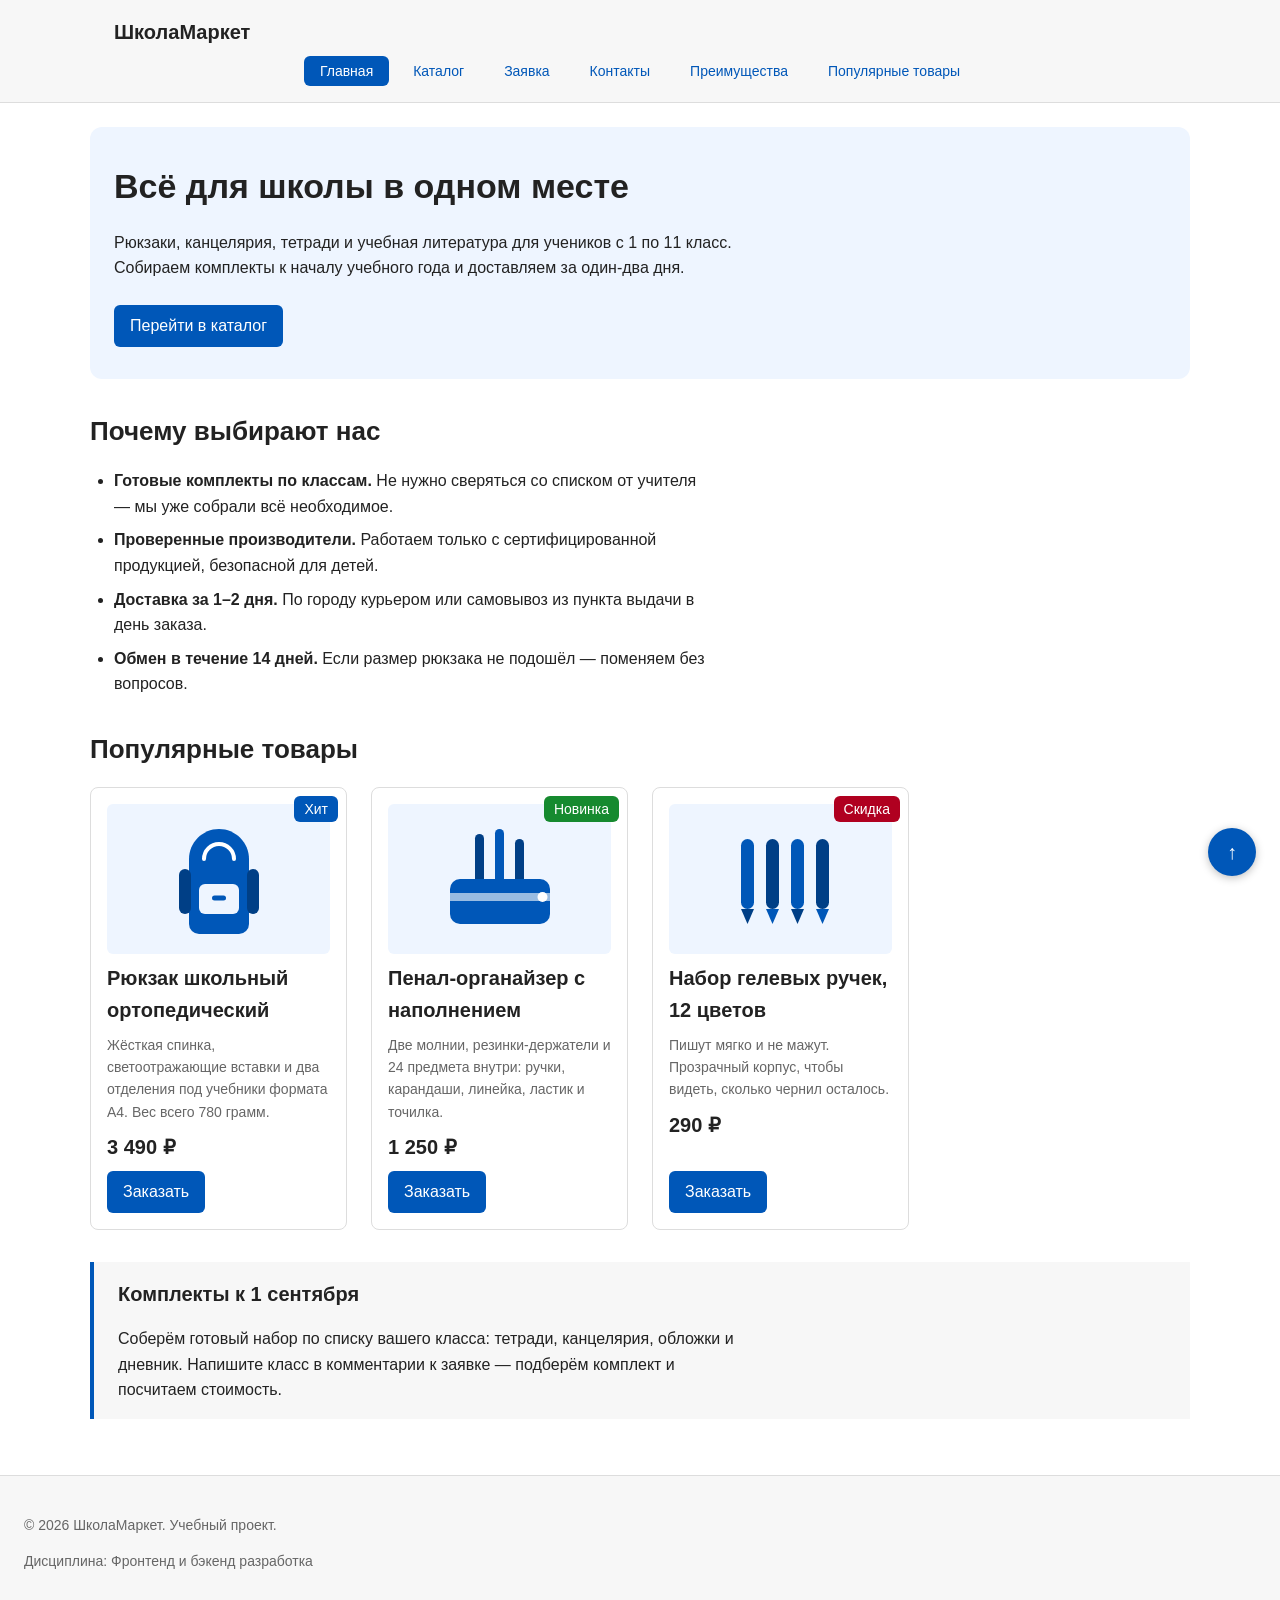
==== commit 8280ff93: "feat: prepare HTML CSS project for submission" ====
--- a/index.html
+++ b/index.html
@@ -3,35 +3,23 @@
 <head>
   <meta charset="UTF-8">
   <meta name="viewport" content="width=device-width, initial-scale=1.0">
-  <meta name="description" content="Главная страница учебного интернет-магазина.">
-  <title>Учебный интернет-магазин</title>
+  <meta name="description" content="ШколаМаркет — школьные товары, канцелярия и учебная литература с доставкой.">
+  <title>ШколаМаркет — школьные товары и канцелярия</title>
   <link rel="stylesheet" href="css/style.css">
   <script src="js/main.js" defer></script>
 </head>
 <body>
   <header class="site-header">
     <div class="site-header__inner">
-      <a class="site-header__logo" href="index.html">ShopProject</a>
+      <a class="site-header__logo" href="index.html">ШколаМаркет</a>
       <nav class="site-nav" aria-label="Основная навигация">
         <ul class="site-nav__list">
-          <li class="site-nav__item">
-            <a class="site-nav__link site-nav__link--active" href="index.html">Главная</a>
-          </li>
-          <li class="site-nav__item">
-            <a class="site-nav__link" href="catalog.html">Каталог</a>
-          </li>
-          <li class="site-nav__item">
-            <a class="site-nav__link" href="contacts.html">Контакты</a>
-          </li>
-          <li class="site-nav__item">
-            <a class="site-nav__link" href="index.html#advantages">Преимущества</a>
-          </li>
-          <li class="site-nav__item">
-            <a class="site-nav__link" href="index.html#popular">Популярные товары</a>
-          </li>
-          <li class="site-nav__item">
-            <a class="site-nav__link" href="index.html#contacts">Обратная связь</a>
-          </li>
+          <li class="site-nav__item"><a class="site-nav__link site-nav__link--active" href="index.html">Главная</a></li>
+          <li class="site-nav__item"><a class="site-nav__link" href="catalog.html">Каталог</a></li>
+          <li class="site-nav__item"><a class="site-nav__link" href="order.html">Заявка</a></li>
+          <li class="site-nav__item"><a class="site-nav__link" href="contacts.html">Контакты</a></li>
+          <li class="site-nav__item"><a class="site-nav__link" href="index.html#advantages">Преимущества</a></li>
+          <li class="site-nav__item"><a class="site-nav__link" href="index.html#popular">Популярные товары</a></li>
         </ul>
       </nav>
     </div>
@@ -39,22 +27,34 @@
 
   <main>
     <section class="hero">
-      <h1 class="hero__title">Учебный интернет-магазин</h1>
+      <h1 class="hero__title">Всё для школы в одном месте</h1>
       <p class="hero__text">
-        Это стартовая страница учебного frontend-проекта.
-        В дальнейшем на её основе будет разработан многостраничный сайт
-        интернет-магазина или каталога услуг.
+        Рюкзаки, канцелярия, тетради и учебная литература для учеников
+        с 1 по 11 класс. Собираем комплекты к началу учебного года
+        и доставляем за один-два дня.
       </p>
-      <a class="button button--primary hero__button" href="#popular">Перейти к товарам</a>
+      <a class="button button--primary hero__button" href="catalog.html">Перейти в каталог</a>
     </section>
 
     <section class="section" id="advantages">
-      <h2 class="section__title">Преимущества проекта</h2>
+      <h2 class="section__title">Почему выбирают нас</h2>
       <ul class="advantages-list">
-        <li class="advantages-list__item">понятная HTML-структура;</li>
-        <li class="advantages-list__item">семантические блоки страницы;</li>
-        <li class="advantages-list__item">подключение внешнего CSS-файла;</li>
-        <li class="advantages-list__item">подготовка к разработке многостраничного сайта.</li>
+        <li class="advantages-list__item">
+          <strong>Готовые комплекты по классам.</strong> Не нужно сверяться
+          со списком от учителя — мы уже собрали всё необходимое.
+        </li>
+        <li class="advantages-list__item">
+          <strong>Проверенные производители.</strong> Работаем только
+          с сертифицированной продукцией, безопасной для детей.
+        </li>
+        <li class="advantages-list__item">
+          <strong>Доставка за 1–2 дня.</strong> По городу курьером
+          или самовывоз из пункта выдачи в день заказа.
+        </li>
+        <li class="advantages-list__item">
+          <strong>Обмен в течение 14 дней.</strong> Если размер рюкзака
+          не подошёл — поменяем без вопросов.
+        </li>
       </ul>
     </section>
 
@@ -63,28 +63,46 @@
       <div class="products-grid">
 
         <article class="product-card">
-          <h3 class="product-card__title">Товар 1</h3>
-          <p class="product-card__description">Краткое описание учебного товара.</p>
-          <p class="product-card__price">Цена: 1000 руб.</p>
-          <button class="button button--primary product-card__button" type="button" data-product="Товар 1">
+          <span class="product-card__badge product-card__badge--hit">Хит</span>
+          <img class="product-card__image" src="images/backpack.svg" width="400" height="300"
+               alt="Синий школьный рюкзак с ортопедической спинкой">
+          <h3 class="product-card__title">Рюкзак школьный ортопедический</h3>
+          <p class="product-card__description">
+            Жёсткая спинка, светоотражающие вставки и два отделения под
+            учебники формата А4. Вес всего 780 грамм.
+          </p>
+          <p class="product-card__price">3 490 ₽</p>
+          <button class="button button--primary product-card__button" type="button" data-product="Рюкзак школьный ортопедический">
             Заказать
           </button>
         </article>
 
         <article class="product-card">
-          <h3 class="product-card__title">Товар 2</h3>
-          <p class="product-card__description">Краткое описание учебного товара.</p>
-          <p class="product-card__price">Цена: 1500 руб.</p>
-          <button class="button button--primary product-card__button" type="button" data-product="Товар 2">
+          <span class="product-card__badge product-card__badge--new">Новинка</span>
+          <img class="product-card__image" src="images/pencil-case.svg" width="400" height="300"
+               alt="Синий пенал-органайзер с ручками и карандашами">
+          <h3 class="product-card__title">Пенал-органайзер с наполнением</h3>
+          <p class="product-card__description">
+            Две молнии, резинки-держатели и 24 предмета внутри: ручки,
+            карандаши, линейка, ластик и точилка.
+          </p>
+          <p class="product-card__price">1 250 ₽</p>
+          <button class="button button--primary product-card__button" type="button" data-product="Пенал-органайзер с наполнением">
             Заказать
           </button>
         </article>
 
         <article class="product-card">
-          <h3 class="product-card__title">Товар 3</h3>
-          <p class="product-card__description">Краткое описание учебного товара.</p>
-          <p class="product-card__price">Цена: 2000 руб.</p>
-          <button class="button button--primary product-card__button" type="button" data-product="Товар 3">
+          <span class="product-card__badge product-card__badge--sale">Скидка</span>
+          <img class="product-card__image" src="images/pens.svg" width="400" height="300"
+               alt="Набор гелевых ручек разных цветов">
+          <h3 class="product-card__title">Набор гелевых ручек, 12 цветов</h3>
+          <p class="product-card__description">
+            Пишут мягко и не мажут. Прозрачный корпус, чтобы видеть,
+            сколько чернил осталось.
+          </p>
+          <p class="product-card__price">290 ₽</p>
+          <button class="button button--primary product-card__button" type="button" data-product="Набор гелевых ручек, 12 цветов">
             Заказать
           </button>
         </article>
@@ -93,17 +111,17 @@
     </section>
 
     <aside class="aside-info">
-      <h2 class="aside-info__title">Информация для студентов</h2>
+      <h2 class="aside-info__title">Комплекты к 1 сентября</h2>
       <p class="aside-info__text">
-        На следующих практических занятиях этот проект будет расширяться:
-        появятся формы, модальное окно, дополнительные страницы, Flex/Grid,
-        БЭМ-структура и адаптивная версия сайта.
+        Соберём готовый набор по списку вашего класса: тетради, канцелярия,
+        обложки и дневник. Напишите класс в комментарии к заявке — подберём
+        комплект и посчитаем стоимость.
       </p>
     </aside>
   </main>
 
   <footer class="site-footer" id="contacts">
-    <p>&copy; 2026 Учебный проект. Все права защищены.</p>
+    <p>&copy; 2026 ШколаМаркет. Учебный проект.</p>
     <p>Дисциплина: Фронтенд и бэкенд разработка</p>
   </footer>
 
@@ -114,54 +132,26 @@
 
       <div class="order-form__field">
         <label class="order-form__label" for="order-name">Имя</label>
-        <input
-          class="order-form__input"
-          id="order-name"
-          name="name"
-          type="text"
-          placeholder="Введите ваше имя"
-          minlength="2"
-          autocomplete="given-name"
-          required
-        >
+        <input class="order-form__input" id="order-name" name="name" type="text"
+               placeholder="Введите ваше имя" minlength="2" autocomplete="given-name" required>
       </div>
 
       <div class="order-form__field">
         <label class="order-form__label" for="order-email">E-mail</label>
-        <input
-          class="order-form__input"
-          id="order-email"
-          name="email"
-          type="email"
-          placeholder="example@mail.ru"
-          autocomplete="email"
-          required
-        >
+        <input class="order-form__input" id="order-email" name="email" type="email"
+               placeholder="example@mail.ru" autocomplete="email" required>
       </div>
 
       <div class="order-form__field">
         <label class="order-form__label" for="order-phone">Телефон</label>
-        <input
-          class="order-form__input"
-          id="order-phone"
-          name="phone"
-          type="tel"
-          inputmode="tel"
-          placeholder="+7 (900) 000-00-00"
-          pattern="^\+7 \(\d{3}\) \d{3}-\d{2}-\d{2}$"
-          required
-        >
+        <input class="order-form__input" id="order-phone" name="phone" type="tel" inputmode="tel"
+               placeholder="+7 (900) 000-00-00" pattern="^\+7 \(\d{3}\) \d{3}-\d{2}-\d{2}$" required>
         <small class="order-form__hint">Формат: +7 (900) 000-00-00</small>
       </div>
 
       <div class="order-form__field">
         <label class="order-form__label" for="order-date">Дата связи</label>
-        <input
-          class="order-form__input"
-          id="order-date"
-          name="date"
-          type="date"
-        >
+        <input class="order-form__input" id="order-date" name="date" type="date">
       </div>
 
       <div class="order-form__field">
@@ -169,6 +159,7 @@
         <select class="order-form__select" id="order-topic" name="topic" required>
           <option value="">Выберите тему</option>
           <option value="product">Заказ товара</option>
+          <option value="set">Комплект к 1 сентября</option>
           <option value="consultation">Консультация</option>
           <option value="delivery">Доставка</option>
         </select>
@@ -176,24 +167,13 @@
 
       <div class="order-form__field">
         <label class="order-form__label" for="order-comment">Комментарий</label>
-        <textarea
-          class="order-form__textarea"
-          id="order-comment"
-          name="comment"
-          rows="4"
-          placeholder="Укажите дополнительную информацию"
-        ></textarea>
+        <textarea class="order-form__textarea" id="order-comment" name="comment" rows="4"
+                  placeholder="Класс, список от учителя, пожелания по заказу"></textarea>
       </div>
 
       <div class="order-form__field order-form__field--checkbox">
         <label class="order-form__label">
-          <input
-            class="order-form__checkbox"
-            id="order-agreement"
-            name="agreement"
-            type="checkbox"
-            required
-          >
+          <input class="order-form__checkbox" id="order-agreement" name="agreement" type="checkbox" required>
           Я согласен на обработку данных
         </label>
       </div>
@@ -206,7 +186,9 @@
   </dialog>
 
   <p class="success-message" id="success-message" hidden>
-    Форма успешно отправлена!
+    Заявка отправлена! Мы свяжемся с вами в течение рабочего дня.
   </p>
+
+  <a class="scroll-top" href="#top" aria-label="Наверх">↑</a>
 </body>
 </html>
--- a/css/style.css
+++ b/css/style.css
@@ -2,7 +2,7 @@
    1. Переменные проекта
    =============================== */
 :root {
-  /* Основные цвета проекта */
+  /* Цвета */
   --color-bg: #ffffff;
   --color-text: #222222;
   --color-muted: #666666;
@@ -23,6 +23,13 @@
   --space-lg: 24px;
   --space-xl: 32px;
 
+  /* Шкала размеров текста */
+  --text-sm: 14px;
+  --text-base: 16px;
+  --text-lg: 20px;
+  --text-xl: 26px;
+  --text-2xl: 34px;
+
   /* Скругления */
   --radius-sm: 6px;
   --radius-md: 8px;
@@ -51,9 +58,16 @@
 body {
   margin: 0;
   font-family: Arial, sans-serif;
-  line-height: 1.5;
+  font-size: var(--text-base);
+  line-height: 1.6;
   color: var(--color-text);
   background-color: var(--color-bg);
+}
+
+/* Картинки никогда не шире своего контейнера */
+img {
+  max-width: 100%;
+  height: auto;
 }
 
 main {
@@ -82,6 +96,7 @@
   border: none;
   border-radius: var(--radius-sm);
   font: inherit;
+  font-size: var(--text-base);
   text-decoration: none;
   cursor: pointer;
 }
@@ -119,19 +134,24 @@
 }
 
 /* ===============================
-   4. Блок site-header
+   4. Блок site-header (прилипает)
    =============================== */
 .site-header {
+  position: sticky;
+  top: 0;
+  z-index: 10;
   background-color: var(--color-surface);
+  border-bottom: 1px solid var(--color-border);
 }
 
 .site-header__inner {
   max-width: var(--container-width);
   margin: 0 auto;
-  padding: var(--space-lg);
+  padding: var(--space-md) var(--space-lg);
 }
 
 .site-header__logo {
+  font-size: var(--text-lg);
   font-weight: 700;
   color: var(--color-text);
   text-decoration: none;
@@ -145,15 +165,16 @@
   flex-wrap: wrap;
   justify-content: center;
   align-items: center;
-  gap: var(--space-md);
+  gap: var(--space-sm);
   padding: 0;
-  margin: var(--space-md) 0 0;
+  margin: var(--space-sm) 0 0;
   list-style: none;
 }
 
 .site-nav__link {
   display: inline-block;
-  padding: var(--space-sm) var(--space-md);
+  padding: var(--space-xs) var(--space-md);
+  font-size: var(--text-sm);
   color: var(--color-primary);
   text-decoration: none;
   border-radius: var(--radius-sm);
@@ -180,7 +201,7 @@
 .breadcrumbs {
   max-width: var(--container-width);
   margin: 0 auto var(--space-md);
-  font-size: 14px;
+  font-size: var(--text-sm);
   color: var(--color-muted);
 }
 
@@ -188,6 +209,7 @@
   color: var(--color-primary);
 }
 
+.breadcrumbs__link--inner::before,
 .breadcrumbs__current::before {
   content: " / ";
   color: var(--color-muted);
@@ -205,11 +227,13 @@
 }
 
 .hero__title {
-  margin-top: 0;
+  margin: 0 0 var(--space-md);
+  font-size: var(--text-2xl);
 }
 
 .hero__text {
-  color: var(--color-text);
+  max-width: 70ch;
+  margin: 0 0 var(--space-lg);
 }
 
 /* ===============================
@@ -221,44 +245,42 @@
 }
 
 .section__title {
-  margin-top: 0;
-}
-
-/* ===============================
-   9. Блок advantages-list
-   =============================== */
-.advantages-list {
+  margin: 0 0 var(--space-md);
+  font-size: var(--text-xl);
+}
+
+.section p {
+  max-width: 70ch;
+}
+
+/* ===============================
+   9. Списки
+   =============================== */
+.advantages-list,
+.contacts-list {
+  max-width: 70ch;
   padding-left: var(--space-lg);
 }
 
-.advantages-list__item {
-  margin-bottom: var(--space-xs);
-}
-
-/* ===============================
-   10. Блок contacts-list
-   =============================== */
-.contacts-list {
-  padding-left: var(--space-lg);
-}
-
+.advantages-list__item,
 .contacts-list__item {
-  margin-bottom: var(--space-xs);
-}
-
-/* ===============================
-   11. Блок products-grid
+  margin-bottom: var(--space-sm);
+}
+
+/* ===============================
+   10. Блок products-grid
    =============================== */
 .products-grid {
   display: grid;
-  grid-template-columns: repeat(3, 1fr);
+  grid-template-columns: repeat(auto-fill, minmax(220px, 1fr));
   gap: var(--space-lg);
 }
 
 /* ===============================
-   12. Блок product-card
+   11. Блок product-card
    =============================== */
 .product-card {
+  position: relative;
   display: flex;
   flex-direction: column;
   gap: var(--space-sm);
@@ -272,31 +294,53 @@
   border-color: var(--color-primary);
 }
 
-.product-card--featured {
-  border-color: var(--color-primary);
-}
-
-.product-card--discount {
-  border-color: var(--color-danger);
+.product-card__image {
+  width: 100%;
+  height: 150px;
+  object-fit: contain;
+  border-radius: var(--radius-sm);
+  background-color: var(--color-surface-accent);
+}
+
+.product-card__badge {
+  position: absolute;
+  top: var(--space-sm);
+  right: var(--space-sm);
+  z-index: 1;
+  padding: 2px 10px;
+  font-size: var(--text-sm);
+  color: var(--color-white);
+  background-color: var(--color-primary);
+  border-radius: var(--radius-sm);
+}
+
+.product-card__badge--hit {
+  background-color: var(--color-primary);
+}
+
+.product-card__badge--new {
+  background-color: var(--color-success);
+}
+
+.product-card__badge--sale {
+  background-color: var(--color-danger);
 }
 
 .product-card__title {
   margin: 0;
-  color: var(--color-text);
+  font-size: var(--text-lg);
 }
 
 .product-card__description {
   margin: 0;
+  font-size: var(--text-sm);
   color: var(--color-muted);
 }
 
 .product-card__price {
   margin: 0;
+  font-size: var(--text-lg);
   font-weight: 700;
-}
-
-.product-card--discount .product-card__price {
-  color: var(--color-danger);
 }
 
 .product-card__button {
@@ -305,38 +349,159 @@
 }
 
 /* ===============================
-   13. Блок aside-info
+   12. Блок product (страница товара)
+   =============================== */
+.product {
+  max-width: var(--container-width);
+  margin: 0 auto var(--space-xl);
+  display: grid;
+  grid-template-columns: minmax(0, 400px) minmax(0, 1fr);
+  gap: var(--space-xl);
+}
+
+.product__media {
+  position: relative;
+  margin: 0;
+}
+
+.product__image {
+  width: 100%;
+  border-radius: var(--radius-md);
+  background-color: var(--color-surface-accent);
+}
+
+.product__badge {
+  position: absolute;
+  top: var(--space-md);
+  left: var(--space-md);
+  z-index: 1;
+  padding: var(--space-xs) var(--space-md);
+  color: var(--color-white);
+  background-color: var(--color-primary);
+  border-radius: var(--radius-sm);
+}
+
+.product__caption {
+  margin-top: var(--space-sm);
+  font-size: var(--text-sm);
+  color: var(--color-muted);
+}
+
+.product__title {
+  margin: 0 0 var(--space-md);
+  font-size: var(--text-xl);
+}
+
+.product__price {
+  margin: 0 0 var(--space-md);
+  font-size: var(--text-2xl);
+  font-weight: 700;
+  color: var(--color-primary);
+}
+
+.product__price-old {
+  margin-left: var(--space-sm);
+  font-size: var(--text-lg);
+  font-weight: 400;
+  color: var(--color-muted);
+  text-decoration: line-through;
+}
+
+.product__text {
+  margin: 0 0 var(--space-md);
+}
+
+.product__features {
+  margin: 0 0 var(--space-lg);
+  padding-left: var(--space-lg);
+}
+
+.product__feature {
+  margin-bottom: var(--space-xs);
+}
+
+.product__actions {
+  display: flex;
+  flex-wrap: wrap;
+  gap: var(--space-md);
+}
+
+/* ===============================
+   13. Блок product-table
+   =============================== */
+.product-table {
+  width: 100%;
+  max-width: var(--container-width);
+  border-collapse: collapse;
+  border: 1px solid var(--color-border);
+  border-radius: var(--radius-md);
+  overflow: hidden;
+}
+
+.product-table__caption {
+  margin-bottom: var(--space-sm);
+  font-size: var(--text-sm);
+  color: var(--color-muted);
+  text-align: left;
+}
+
+.product-table__cell {
+  padding: var(--space-sm) var(--space-md);
+  border-bottom: 1px solid var(--color-border);
+  text-align: left;
+}
+
+.product-table__head .product-table__cell {
+  background-color: var(--color-primary);
+  color: var(--color-white);
+}
+
+.product-table__row:nth-child(even) {
+  background-color: var(--color-surface);
+}
+
+.product-table__row:hover {
+  background-color: var(--color-surface-accent);
+}
+
+/* ===============================
+   14. Блок aside-info
    =============================== */
 .aside-info {
   max-width: var(--container-width);
   margin: 0 auto var(--space-xl);
-  padding: var(--space-md);
+  padding: var(--space-md) var(--space-lg);
   border-left: 4px solid var(--color-primary);
   background-color: var(--color-surface);
 }
 
 .aside-info__title {
   margin-top: 0;
+  font-size: var(--text-lg);
 }
 
 .aside-info__text {
+  max-width: 70ch;
   margin-bottom: 0;
 }
 
 /* ===============================
-   14. Блок catalog-layout
+   15. Блок catalog-layout
    =============================== */
 .catalog-layout {
   max-width: var(--container-width);
   margin: 0 auto var(--space-xl);
   display: grid;
-  grid-template-columns: 260px 1fr;
+  grid-template-columns: 240px minmax(0, 1fr);
   grid-template-areas: "filters products";
   gap: var(--space-lg);
 }
 
 .catalog-filters {
   grid-area: filters;
+  align-self: start;
+  position: sticky;
+  top: 110px;
   padding: var(--space-md);
   border: 1px solid var(--color-border);
   border-radius: var(--radius-md);
@@ -345,6 +510,7 @@
 
 .catalog-filters__title {
   margin-top: 0;
+  font-size: var(--text-lg);
 }
 
 .catalog-products {
@@ -352,7 +518,7 @@
 }
 
 /* ===============================
-   15. Блок filters-form
+   16. Блок filters-form
    =============================== */
 .filters-form {
   display: grid;
@@ -361,30 +527,72 @@
 
 .filters-form__group {
   margin: 0;
-  padding: var(--space-md);
+  padding: var(--space-sm) var(--space-md);
   border: 1px solid var(--color-border);
   border-radius: var(--radius-sm);
 }
 
 .filters-form__legend {
+  font-size: var(--text-sm);
   font-weight: 700;
 }
 
 .filters-form__label {
   display: block;
+  margin-bottom: var(--space-xs);
+  font-size: var(--text-sm);
+}
+
+.filters-form__input,
+.filters-form__select {
+  width: 100%;
   margin-bottom: var(--space-sm);
-}
-
-.filters-form__input {
-  width: 100%;
-  padding: 8px 10px;
+  padding: 6px 10px;
   border: 1px solid var(--color-border);
   border-radius: var(--radius-sm);
   font: inherit;
-}
-
-/* ===============================
-   16. Блок order-dialog
+  font-size: var(--text-sm);
+}
+
+/* ===============================
+   17. Блок order-layout
+   =============================== */
+.order-layout {
+  max-width: var(--container-width);
+  margin: 0 auto var(--space-xl);
+  display: grid;
+  grid-template-columns: minmax(0, 1fr) 280px;
+  gap: var(--space-xl);
+}
+
+.order-layout__info {
+  align-self: start;
+  padding: var(--space-md);
+  border-left: 4px solid var(--color-primary);
+  background-color: var(--color-surface);
+}
+
+.order-info__title {
+  margin-top: 0;
+  font-size: var(--text-lg);
+}
+
+.order-info__text {
+  font-size: var(--text-sm);
+  color: var(--color-muted);
+}
+
+.order-steps {
+  padding-left: var(--space-lg);
+}
+
+.order-steps__item {
+  margin-bottom: var(--space-sm);
+  font-size: var(--text-sm);
+}
+
+/* ===============================
+   18. Блок order-dialog
    =============================== */
 .order-dialog {
   width: min(100% - 32px, 560px);
@@ -399,11 +607,25 @@
 
 .order-dialog__title {
   margin-top: 0;
-}
-
-/* ===============================
-   17. Блок order-form
-   =============================== */
+  font-size: var(--text-xl);
+}
+
+/* ===============================
+   19. Блок order-form
+   =============================== */
+.order-form__group {
+  margin: 0 0 var(--space-lg);
+  padding: var(--space-md);
+  border: 1px solid var(--color-border);
+  border-radius: var(--radius-md);
+}
+
+.order-form__legend {
+  padding: 0 var(--space-sm);
+  font-size: var(--text-lg);
+  font-weight: 700;
+}
+
 .order-form__field {
   margin-bottom: var(--space-md);
 }
@@ -421,6 +643,7 @@
   border: 1px solid var(--color-border);
   border-radius: var(--radius-sm);
   font: inherit;
+  font-size: var(--text-base);
 }
 
 .order-form__input:hover,
@@ -438,28 +661,30 @@
 
 .order-form__checkbox {
   width: auto;
+  margin-right: var(--space-xs);
 }
 
 .order-form__hint {
   display: block;
   margin-top: var(--space-xs);
+  font-size: var(--text-sm);
   color: var(--color-muted);
 }
 
 .order-form__actions {
   display: flex;
+  flex-wrap: wrap;
   gap: var(--space-md);
   margin-top: var(--space-lg);
 }
 
-/* Подсветка ошибочных полей.
-   Атрибут aria-invalid добавляется из js/main.js */
+/* Подсветка ошибочных полей (aria-invalid ставит js/main.js) */
 [aria-invalid="true"] {
   border-color: var(--color-danger);
 }
 
 /* ===============================
-   18. Блок success-message
+   20. Блок success-message
    =============================== */
 .success-message {
   max-width: var(--container-width);
@@ -470,9 +695,38 @@
 }
 
 /* ===============================
-   19. Блок site-footer
+   21. Блок site-footer
    =============================== */
 .site-footer {
   padding: var(--space-lg);
+  font-size: var(--text-sm);
+  color: var(--color-muted);
   background-color: var(--color-surface);
+  border-top: 1px solid var(--color-border);
+}
+
+/* ===============================
+   22. Блок scroll-top (кнопка «Наверх»)
+   =============================== */
+.scroll-top {
+  position: fixed;
+  right: var(--space-lg);
+  bottom: var(--space-lg);
+  z-index: 20;
+  width: 48px;
+  height: 48px;
+  display: flex;
+  align-items: center;
+  justify-content: center;
+  font-size: var(--text-lg);
+  color: var(--color-white);
+  background-color: var(--color-primary);
+  border-radius: 50%;
+  text-decoration: none;
+  box-shadow: 0 2px 8px rgba(0, 0, 0, 0.25);
+}
+
+.scroll-top:hover {
+  color: var(--color-white);
+  background-color: var(--color-primary-dark);
 }
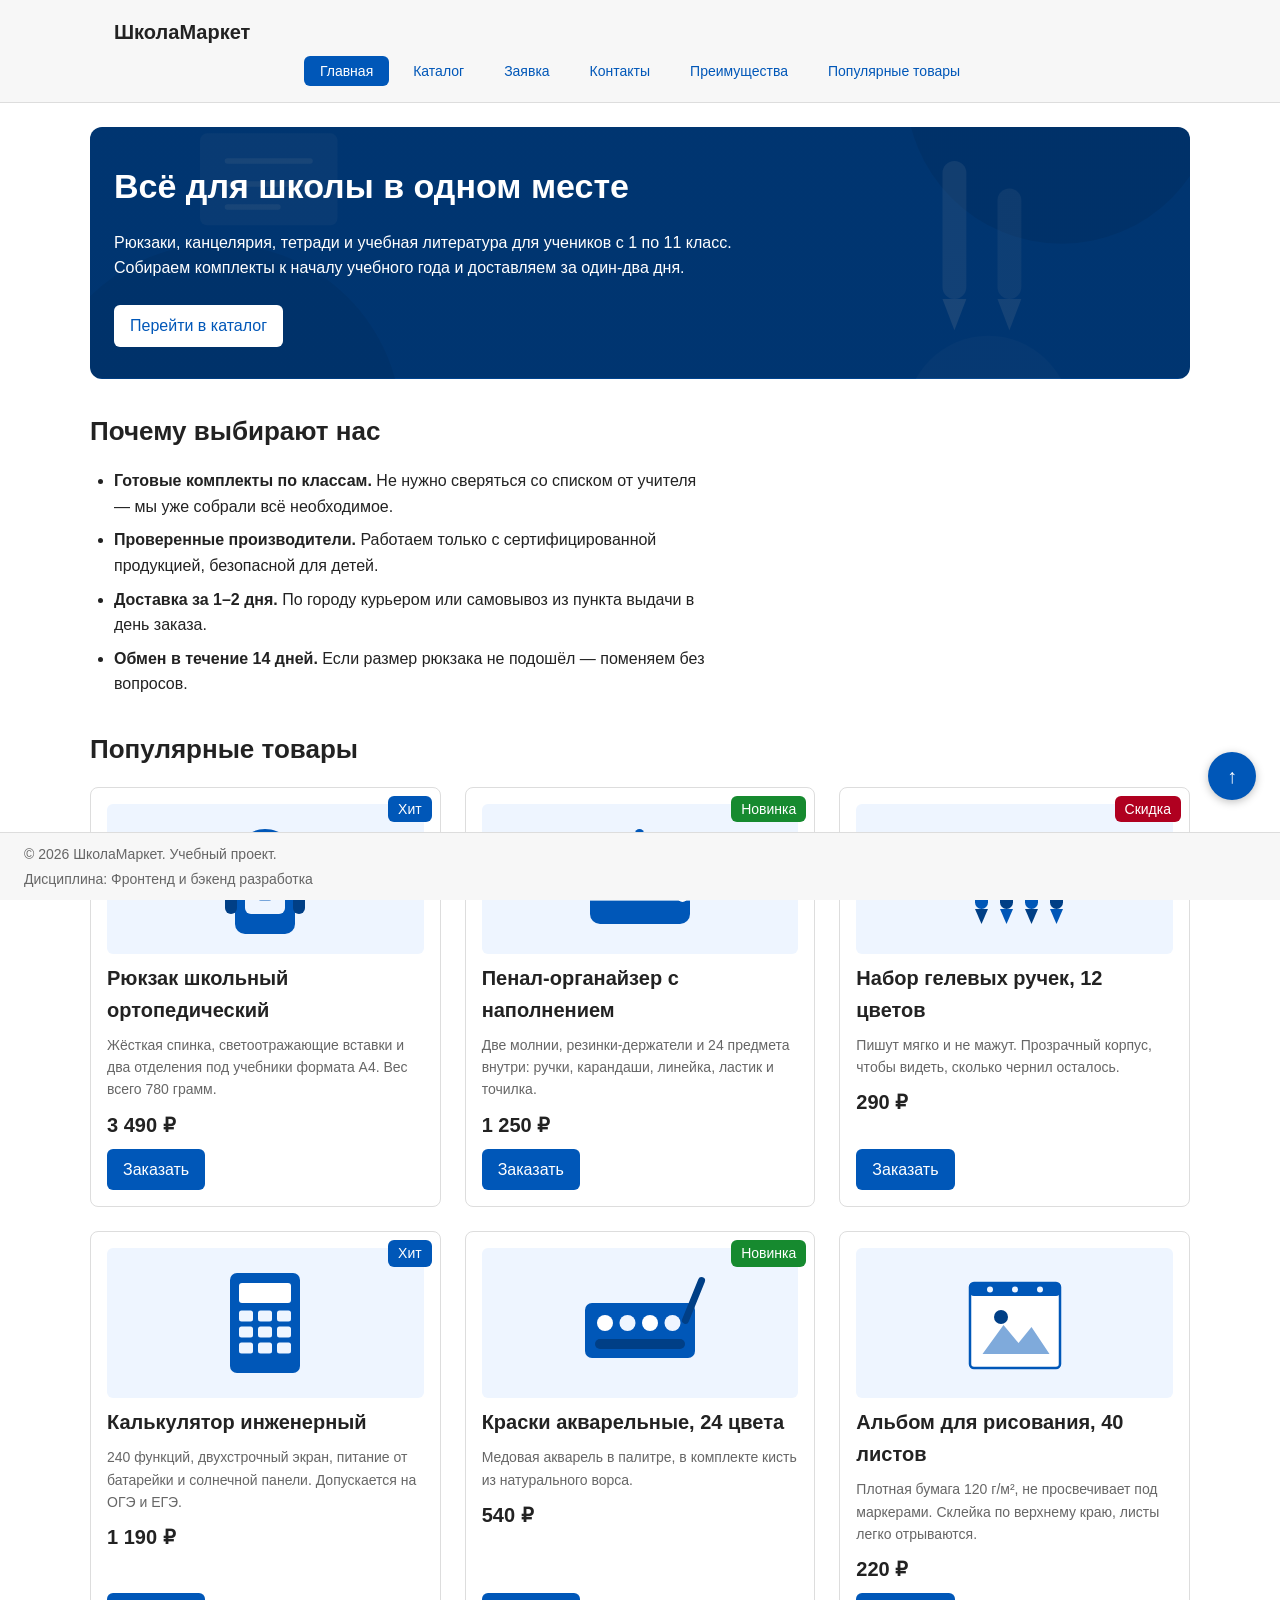
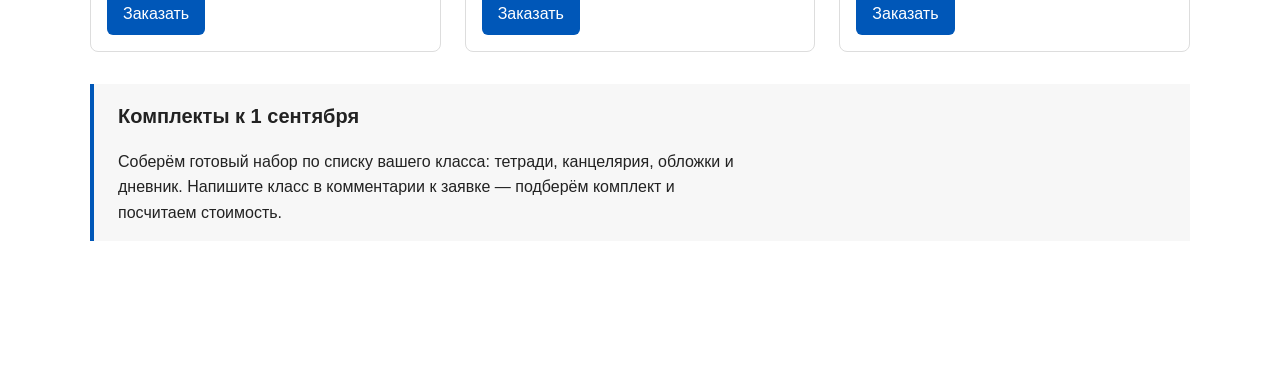
==== commit ba2758b2: "fix: fixed footer, hero background image and new product cards" ====
--- a/index.html
+++ b/index.html
@@ -106,7 +106,50 @@
             Заказать
           </button>
         </article>
-
+        
+        <article class="product-card">
+          <span class="product-card__badge product-card__badge--hit">Хит</span>
+          <img class="product-card__image" src="images/calculator.svg" width="400" height="300"
+               alt="Инженерный калькулятор с большим экраном">
+          <h3 class="product-card__title">Калькулятор инженерный</h3>
+          <p class="product-card__description">
+            240 функций, двухстрочный экран, питание от батарейки
+            и солнечной панели. Допускается на ОГЭ и ЕГЭ.
+          </p>
+          <p class="product-card__price">1 190 ₽</p>
+          <button class="button button--primary product-card__button" type="button" data-product="Калькулятор инженерный">
+            Заказать
+          </button>
+        </article>
+
+        <article class="product-card">
+          <span class="product-card__badge product-card__badge--new">Новинка</span>
+          <img class="product-card__image" src="images/paints.svg" width="400" height="300"
+               alt="Палитра акварельных красок с кистью">
+          <h3 class="product-card__title">Краски акварельные, 24 цвета</h3>
+          <p class="product-card__description">
+            Медовая акварель в палитре, в комплекте кисть
+            из натурального ворса.
+          </p>
+          <p class="product-card__price">540 ₽</p>
+          <button class="button button--primary product-card__button" type="button" data-product="Краски акварельные, 24 цвета">
+            Заказать
+          </button>
+        </article>
+
+        <article class="product-card">
+          <img class="product-card__image" src="images/album.svg" width="400" height="300"
+               alt="Альбом для рисования на пружине">
+          <h3 class="product-card__title">Альбом для рисования, 40 листов</h3>
+          <p class="product-card__description">
+            Плотная бумага 120 г/м², не просвечивает под маркерами.
+            Склейка по верхнему краю, листы легко отрываются.
+          </p>
+          <p class="product-card__price">220 ₽</p>
+          <button class="button button--primary product-card__button" type="button" data-product="Альбом для рисования, 40 листов">
+            Заказать
+          </button>
+        </article>
       </div>
     </section>
 
--- a/css/style.css
+++ b/css/style.css
@@ -62,6 +62,7 @@
   line-height: 1.6;
   color: var(--color-text);
   background-color: var(--color-bg);
+  padding-bottom: 88px;
 }
 
 /* Картинки никогда не шире своего контейнера */
@@ -219,11 +220,28 @@
    7. Блок hero
    =============================== */
 .hero {
+  position: relative;
   max-width: var(--container-width);
   margin: 0 auto var(--space-xl);
   padding: var(--space-xl) var(--space-lg);
+  background-image:
+    linear-gradient(rgba(0, 40, 85, 0.72), rgba(0, 40, 85, 0.72)),
+    url("../images/hero-bg.svg");
+  background-size: cover;
+  background-position: center;
+  background-repeat: no-repeat;
+  border-radius: var(--radius-lg);
+  color: var(--color-white);
+}
+
+.hero__button {
+  color: var(--color-primary);
+  background-color: var(--color-white);
+}
+
+.hero__button:hover {
+  color: var(--color-primary-dark);
   background-color: var(--color-surface-accent);
-  border-radius: var(--radius-lg);
 }
 
 .hero__title {
@@ -272,7 +290,7 @@
    =============================== */
 .products-grid {
   display: grid;
-  grid-template-columns: repeat(auto-fill, minmax(220px, 1fr));
+  grid-template-columns: repeat(3, minmax(0, 1fr));
   gap: var(--space-lg);
 }
 
@@ -698,11 +716,20 @@
    21. Блок site-footer
    =============================== */
 .site-footer {
-  padding: var(--space-lg);
+  position: fixed;
+  left: 0;
+  right: 0;
+  bottom: 0;
+  z-index: 15;
+  padding: var(--space-sm) var(--space-lg);
   font-size: var(--text-sm);
   color: var(--color-muted);
   background-color: var(--color-surface);
   border-top: 1px solid var(--color-border);
+}
+
+.site-footer p {
+  margin: 2px 0;
 }
 
 /* ===============================
@@ -711,7 +738,7 @@
 .scroll-top {
   position: fixed;
   right: var(--space-lg);
-  bottom: var(--space-lg);
+  bottom: 100px;
   z-index: 20;
   width: 48px;
   height: 48px;
